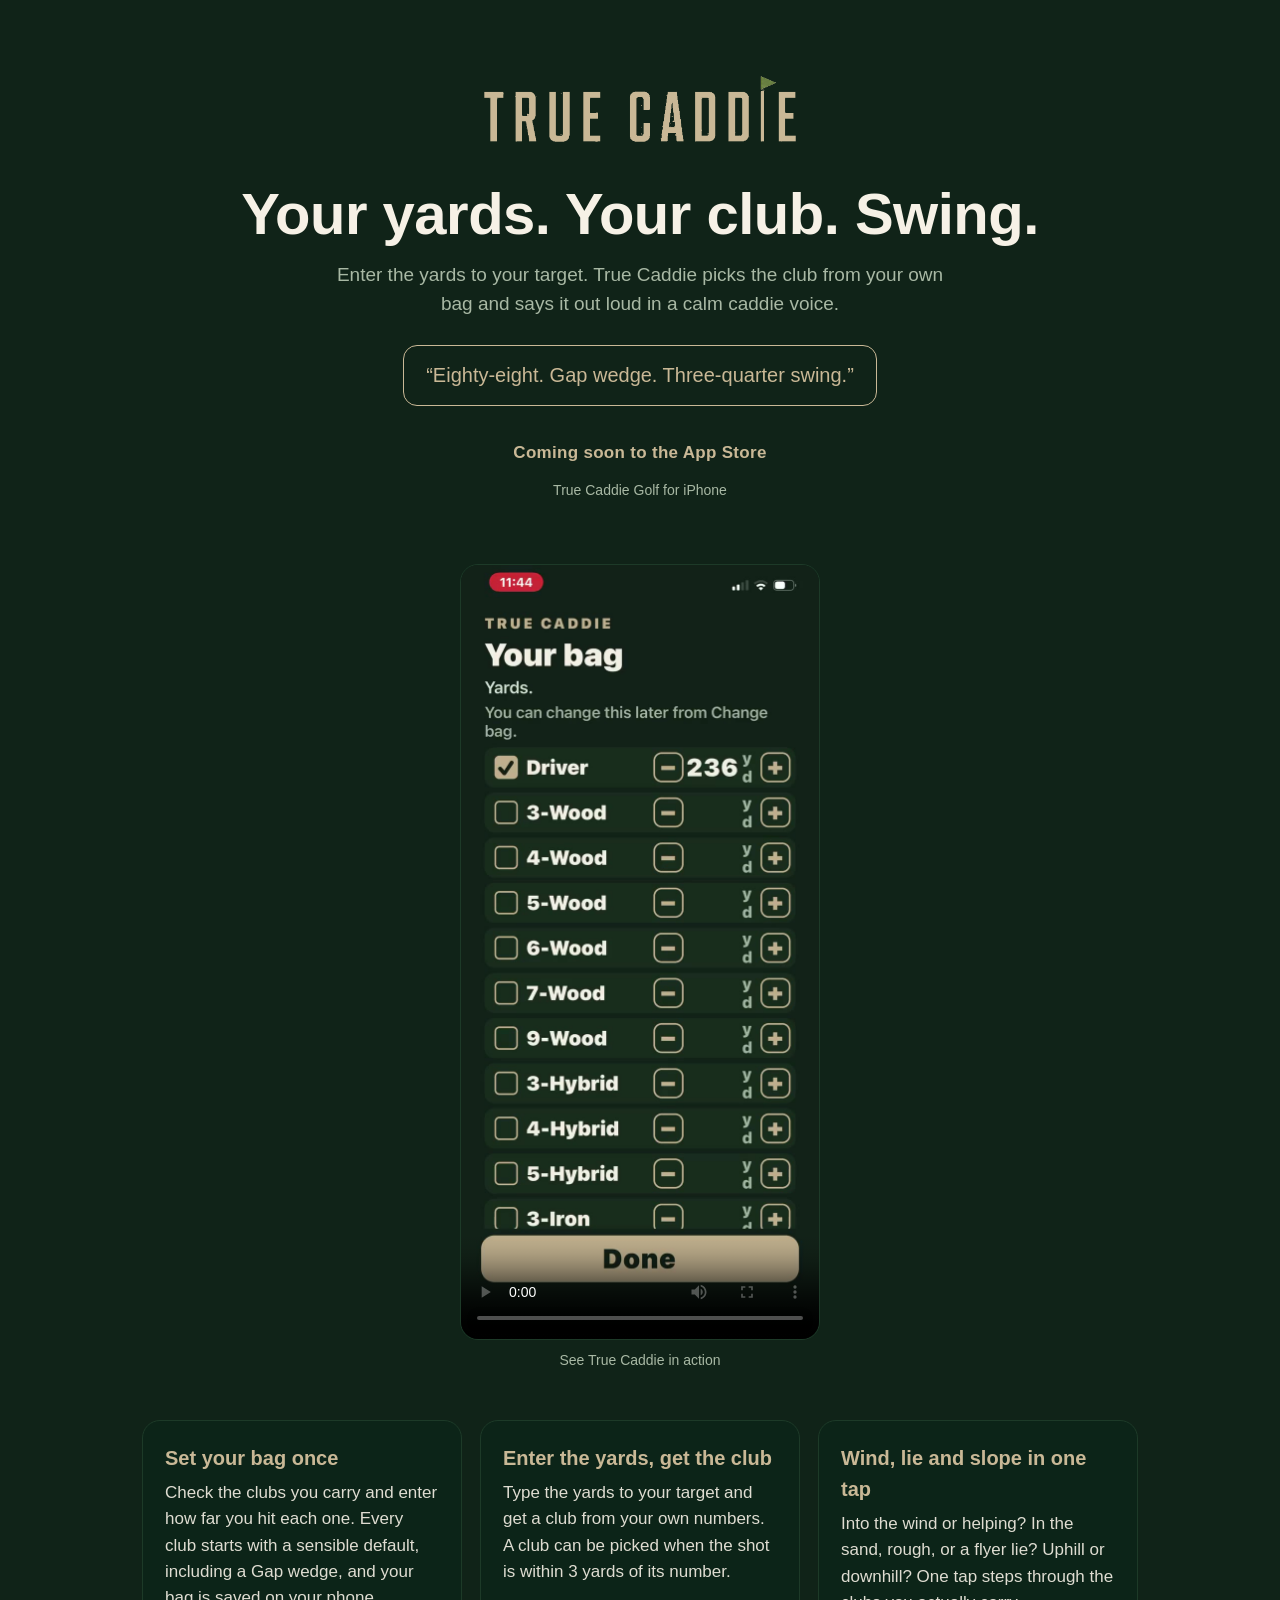
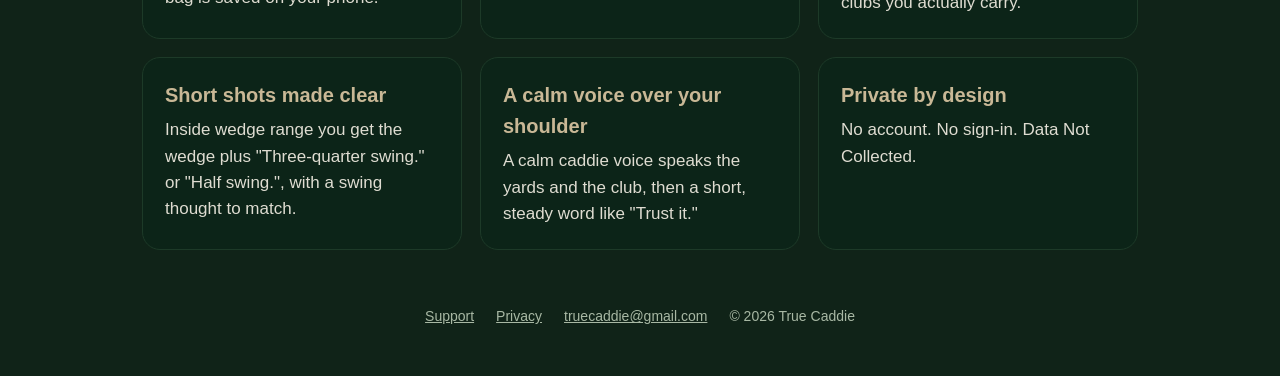
==== index.html @ 6cc618a1 "Re-encode explainer video for iOS Safari (H.264 Main 4.0, yuv420p, faststart); clean poster" ====
<!doctype html><html lang="en"><head><meta charset="utf-8"><meta name="viewport" content="width=device-width,initial-scale=1"><title>True Caddie Golf — Your yards. Your club. Swing.</title><meta name="description" content="True Caddie Golf for iPhone: set up your bag once, enter the yards to your target, and a calm caddie voice tells you the club from your own numbers. One-tap wind, lie and slope. No account."><style>:root{--green:#102318;--deep:#0C2418;--cream:#F6F1E6;--gold:#C9B896;--sage:#A8B8A4}
*{box-sizing:border-box}
body{margin:0;background:var(--green);color:var(--cream);font:17px/1.55 -apple-system,BlinkMacSystemFont,"SF Pro Text","Segoe UI",Roboto,Helvetica,Arial,sans-serif}
main{max-width:1040px;margin:0 auto;padding:48px 22px}
.hero{text-align:center;padding:24px 0 48px}
.logo{width:min(320px,70vw);height:auto}
h1{font-size:clamp(34px,6vw,58px);line-height:1.1;margin:28px 0 14px;letter-spacing:-.5px}
.sub{max-width:620px;margin:0 auto 26px;color:var(--sage);font-size:19px}
.sample{display:inline-block;border:1px solid var(--gold);color:var(--gold);border-radius:14px;padding:14px 22px;font-size:20px;margin-bottom:28px}
.soon{color:var(--gold);font-weight:600;letter-spacing:.3px;margin:6px 0}
.badge img{height:54px;width:auto}
.tiny{color:var(--sage);font-size:14px}
.grid{display:grid;grid-template-columns:repeat(auto-fit,minmax(280px,1fr));gap:18px}
.card{background:var(--deep);border:1px solid #1d3a28;border-radius:18px;padding:22px}
.card h2{margin:0 0 6px;font-size:20px;color:var(--gold)}
.card p{margin:0;color:var(--cream);opacity:.9}
footer{display:flex;gap:22px;justify-content:center;margin-top:56px;color:var(--sage);font-size:14px}
footer a{color:var(--sage)}
.explainer{text-align:center;margin:0 0 48px}.explainer video{display:block;width:100%;max-width:360px;margin:0 auto;border-radius:18px;border:1px solid #1d3a28;background:var(--deep)}.explainer p{color:var(--sage);font-size:14px;margin:10px 0 0}
</style></head><body><main><section class="hero"><img class="logo" src="logo-flag-wordmark.png" alt="True Caddie"><h1>Your yards. Your club. Swing.</h1><p class="sub">Enter the yards to your target. True Caddie picks the club from your own bag and says it out loud in a calm caddie voice.</p><div class="sample">“Eighty-eight. Gap wedge. Three-quarter swing.”</div><p class="soon">Coming soon to the App Store</p><p class="tiny">True Caddie Golf for iPhone</p></section><section class="explainer"><video controls playsinline webkit-playsinline preload="metadata" poster="video/poster.jpg?v=2"><source src="video/true-caddie-explainer.mp4?v=2" type="video/mp4">Your browser does not support video.</video><p>See True Caddie in action</p></section><section class="grid"><div class="card"><h2>Set your bag once</h2><p>Check the clubs you carry and enter how far you hit each one. Every club starts with a sensible default, including a Gap wedge, and your bag is saved on your phone.</p></div><div class="card"><h2>Enter the yards, get the club</h2><p>Type the yards to your target and get a club from your own numbers. A club can be picked when the shot is within 3 yards of its number.</p></div><div class="card"><h2>Wind, lie and slope in one tap</h2><p>Into the wind or helping? In the sand, rough, or a flyer lie? Uphill or downhill? One tap steps through the clubs you actually carry.</p></div><div class="card"><h2>Short shots made clear</h2><p>Inside wedge range you get the wedge plus "Three-quarter swing." or "Half swing.", with a swing thought to match.</p></div><div class="card"><h2>A calm voice over your shoulder</h2><p>A calm caddie voice speaks the yards and the club, then a short, steady word like "Trust it."</p></div><div class="card"><h2>Private by design</h2><p>No account. No sign-in. Data Not Collected.</p></div></section><footer><a href="support.html">Support</a><a href="privacy.html">Privacy</a><a href="mailto:truecaddie@gmail.com">truecaddie@gmail.com</a><span>© 2026 True Caddie</span></footer></main></body></html>
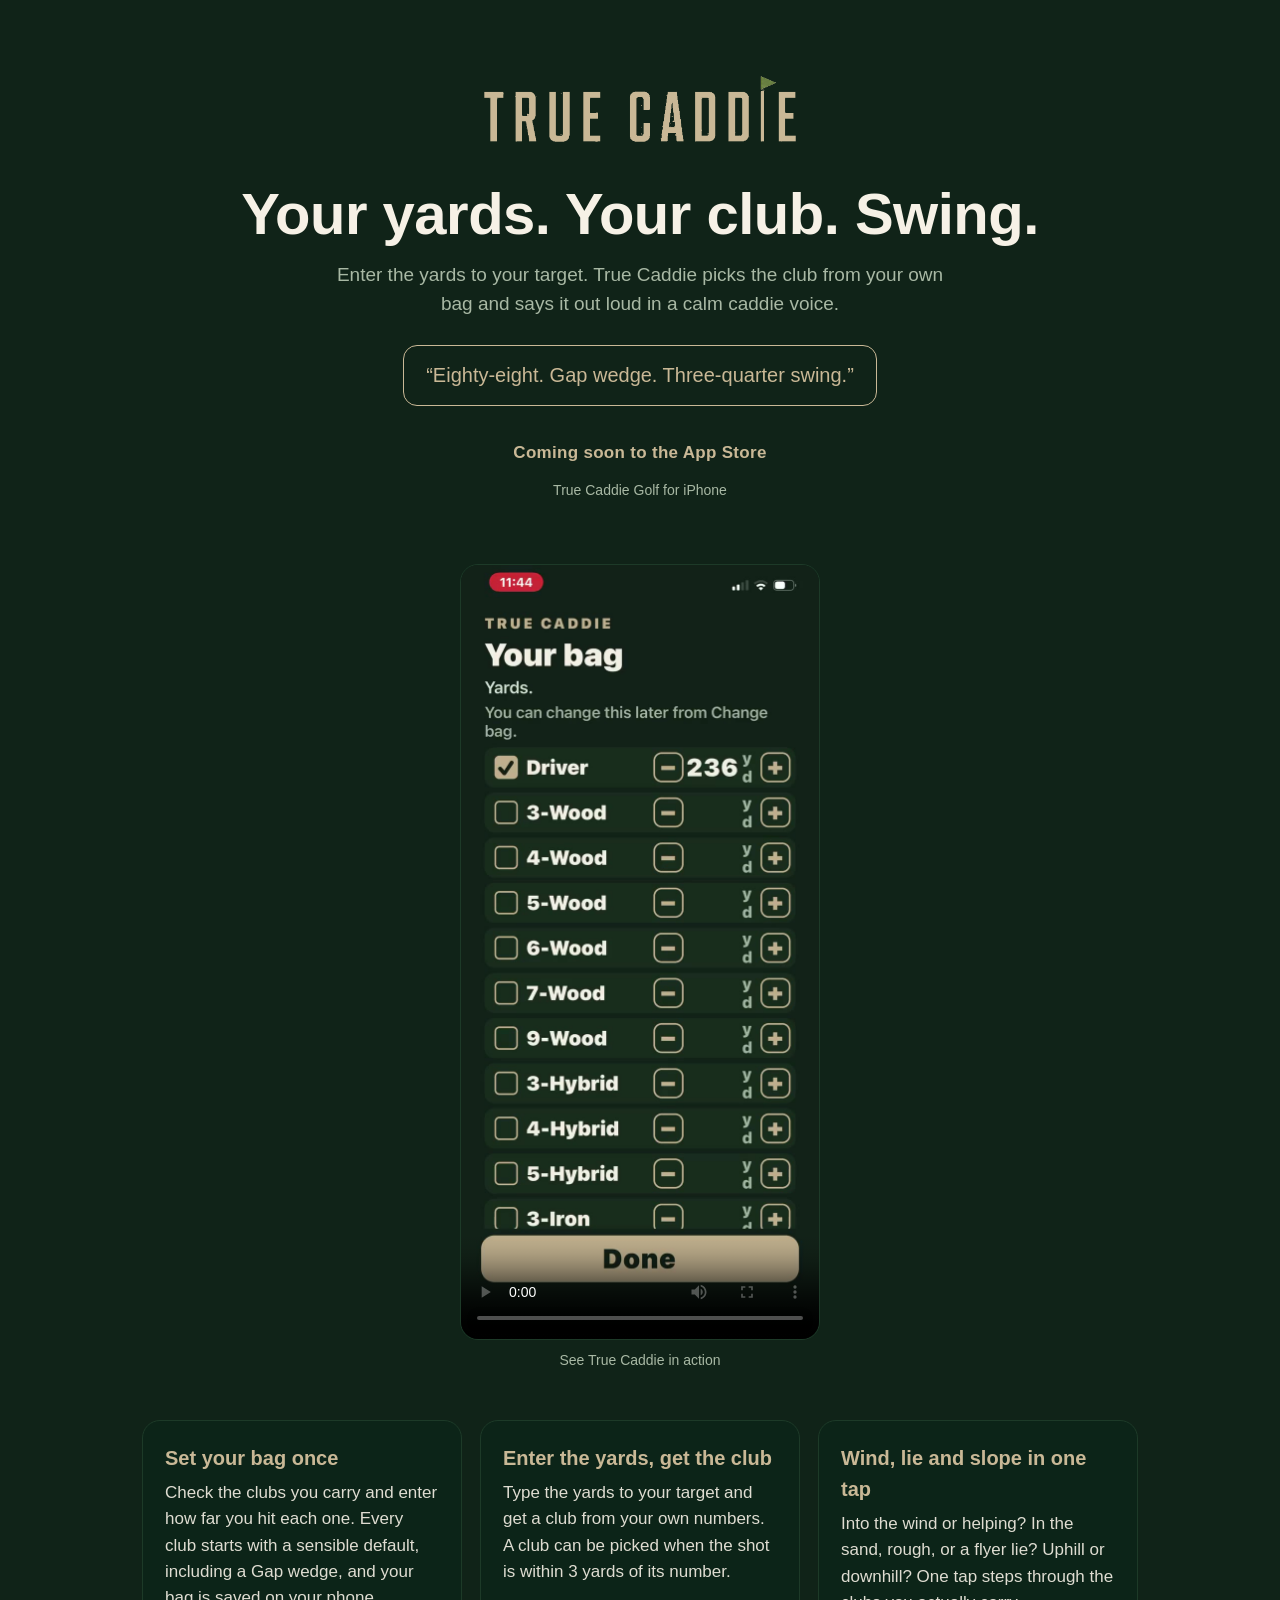
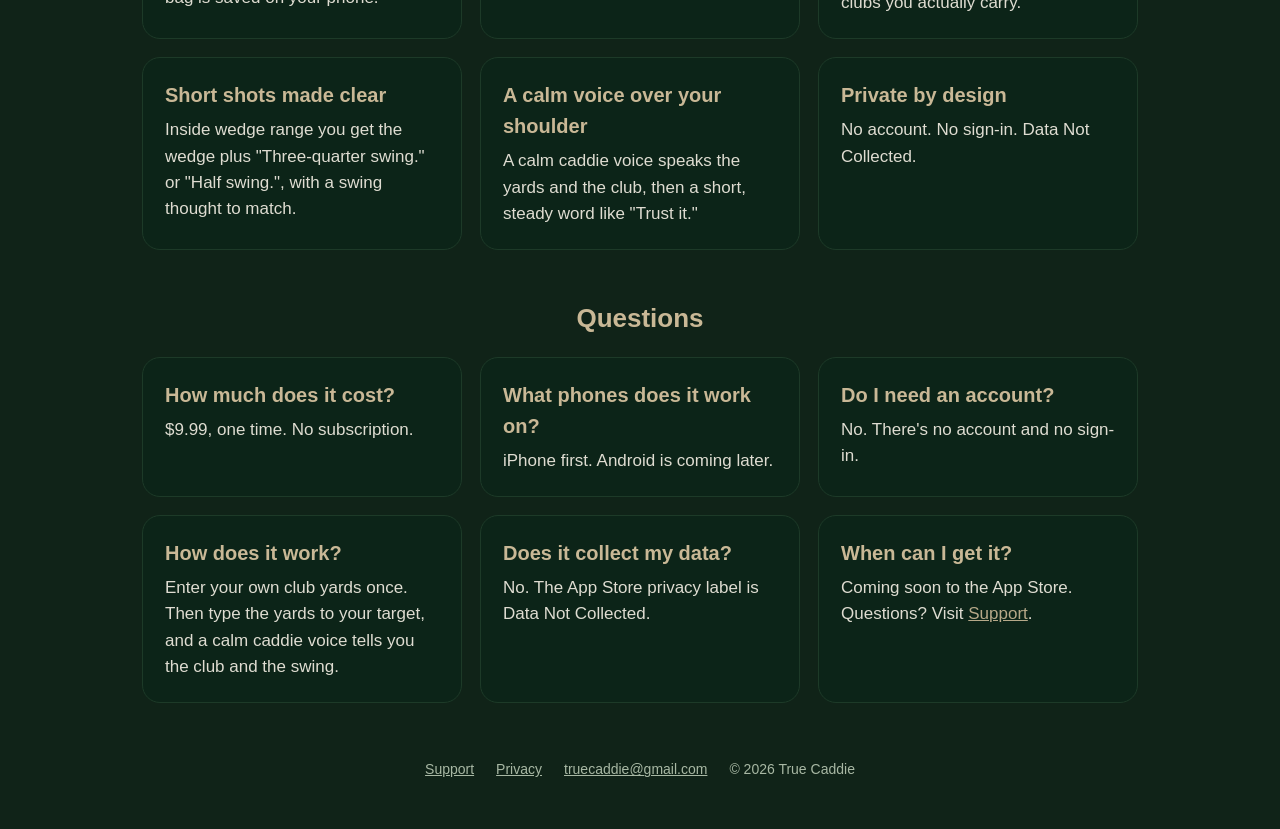
==== commit fafd4dd1: "Add link preview (Open Graph/Twitter) tags, og-card image, and FAQ section" ====
--- a/index.html
+++ b/index.html
@@ -1,4 +1,4 @@
-<!doctype html><html lang="en"><head><meta charset="utf-8"><meta name="viewport" content="width=device-width,initial-scale=1"><title>True Caddie Golf — Your yards. Your club. Swing.</title><meta name="description" content="True Caddie Golf for iPhone: set up your bag once, enter the yards to your target, and a calm caddie voice tells you the club from your own numbers. One-tap wind, lie and slope. No account."><style>:root{--green:#102318;--deep:#0C2418;--cream:#F6F1E6;--gold:#C9B896;--sage:#A8B8A4}
+<!doctype html><html lang="en"><head><meta charset="utf-8"><meta name="viewport" content="width=device-width,initial-scale=1"><title>True Caddie Golf — Your yards. Your club. Swing.</title><meta name="description" content="True Caddie Golf for iPhone: set up your bag once, enter the yards to your target, and a calm caddie voice tells you the club from your own numbers. One-tap wind, lie and slope. No account."><link rel="canonical" href="https://truecaddieapp.com/"><meta property="og:type" content="website"><meta property="og:site_name" content="True Caddie Golf"><meta property="og:title" content="True Caddie Golf"><meta property="og:description" content="Your yards. Your club. Swing. A calm caddie voice in your pocket."><meta property="og:url" content="https://truecaddieapp.com"><meta property="og:image" content="https://truecaddieapp.com/images/og-card.png"><meta property="og:image:width" content="1200"><meta property="og:image:height" content="630"><meta property="og:image:alt" content="True Caddie Golf: Your yards. Your club. Swing."><meta name="twitter:card" content="summary_large_image"><meta name="twitter:title" content="True Caddie Golf"><meta name="twitter:description" content="Your yards. Your club. Swing. A calm caddie voice in your pocket."><meta name="twitter:image" content="https://truecaddieapp.com/images/og-card.png"><style>:root{--green:#102318;--deep:#0C2418;--cream:#F6F1E6;--gold:#C9B896;--sage:#A8B8A4}
 *{box-sizing:border-box}
 body{margin:0;background:var(--green);color:var(--cream);font:17px/1.55 -apple-system,BlinkMacSystemFont,"SF Pro Text","Segoe UI",Roboto,Helvetica,Arial,sans-serif}
 main{max-width:1040px;margin:0 auto;padding:48px 22px}
@@ -17,4 +17,5 @@
 footer{display:flex;gap:22px;justify-content:center;margin-top:56px;color:var(--sage);font-size:14px}
 footer a{color:var(--sage)}
 .explainer{text-align:center;margin:0 0 48px}.explainer video{display:block;width:100%;max-width:360px;margin:0 auto;border-radius:18px;border:1px solid #1d3a28;background:var(--deep)}.explainer p{color:var(--sage);font-size:14px;margin:10px 0 0}
-</style></head><body><main><section class="hero"><img class="logo" src="logo-flag-wordmark.png" alt="True Caddie"><h1>Your yards. Your club. Swing.</h1><p class="sub">Enter the yards to your target. True Caddie picks the club from your own bag and says it out loud in a calm caddie voice.</p><div class="sample">“Eighty-eight. Gap wedge. Three-quarter swing.”</div><p class="soon">Coming soon to the App Store</p><p class="tiny">True Caddie Golf for iPhone</p></section><section class="explainer"><video controls playsinline webkit-playsinline preload="metadata" poster="video/poster.jpg?v=2"><source src="video/true-caddie-explainer.mp4?v=2" type="video/mp4">Your browser does not support video.</video><p>See True Caddie in action</p></section><section class="grid"><div class="card"><h2>Set your bag once</h2><p>Check the clubs you carry and enter how far you hit each one. Every club starts with a sensible default, including a Gap wedge, and your bag is saved on your phone.</p></div><div class="card"><h2>Enter the yards, get the club</h2><p>Type the yards to your target and get a club from your own numbers. A club can be picked when the shot is within 3 yards of its number.</p></div><div class="card"><h2>Wind, lie and slope in one tap</h2><p>Into the wind or helping? In the sand, rough, or a flyer lie? Uphill or downhill? One tap steps through the clubs you actually carry.</p></div><div class="card"><h2>Short shots made clear</h2><p>Inside wedge range you get the wedge plus "Three-quarter swing." or "Half swing.", with a swing thought to match.</p></div><div class="card"><h2>A calm voice over your shoulder</h2><p>A calm caddie voice speaks the yards and the club, then a short, steady word like "Trust it."</p></div><div class="card"><h2>Private by design</h2><p>No account. No sign-in. Data Not Collected.</p></div></section><footer><a href="support.html">Support</a><a href="privacy.html">Privacy</a><a href="mailto:truecaddie@gmail.com">truecaddie@gmail.com</a><span>© 2026 True Caddie</span></footer></main></body></html>+.faq{margin-top:48px}.faq>h2{text-align:center;color:var(--gold);font-size:26px;margin:0 0 18px}.faq a{color:var(--gold)}
+</style></head><body><main><section class="hero"><img class="logo" src="logo-flag-wordmark.png" alt="True Caddie"><h1>Your yards. Your club. Swing.</h1><p class="sub">Enter the yards to your target. True Caddie picks the club from your own bag and says it out loud in a calm caddie voice.</p><div class="sample">“Eighty-eight. Gap wedge. Three-quarter swing.”</div><p class="soon">Coming soon to the App Store</p><p class="tiny">True Caddie Golf for iPhone</p></section><section class="explainer"><video controls playsinline webkit-playsinline preload="metadata" poster="video/poster.jpg?v=2"><source src="video/true-caddie-explainer.mp4?v=2" type="video/mp4">Your browser does not support video.</video><p>See True Caddie in action</p></section><section class="grid"><div class="card"><h2>Set your bag once</h2><p>Check the clubs you carry and enter how far you hit each one. Every club starts with a sensible default, including a Gap wedge, and your bag is saved on your phone.</p></div><div class="card"><h2>Enter the yards, get the club</h2><p>Type the yards to your target and get a club from your own numbers. A club can be picked when the shot is within 3 yards of its number.</p></div><div class="card"><h2>Wind, lie and slope in one tap</h2><p>Into the wind or helping? In the sand, rough, or a flyer lie? Uphill or downhill? One tap steps through the clubs you actually carry.</p></div><div class="card"><h2>Short shots made clear</h2><p>Inside wedge range you get the wedge plus "Three-quarter swing." or "Half swing.", with a swing thought to match.</p></div><div class="card"><h2>A calm voice over your shoulder</h2><p>A calm caddie voice speaks the yards and the club, then a short, steady word like "Trust it."</p></div><div class="card"><h2>Private by design</h2><p>No account. No sign-in. Data Not Collected.</p></div></section><section class="faq" id="faq"><h2>Questions</h2><div class="grid"><div class="card"><h2>How much does it cost?</h2><p>$9.99, one time. No subscription.</p></div><div class="card"><h2>What phones does it work on?</h2><p>iPhone first. Android is coming later.</p></div><div class="card"><h2>Do I need an account?</h2><p>No. There's no account and no sign-in.</p></div><div class="card"><h2>How does it work?</h2><p>Enter your own club yards once. Then type the yards to your target, and a calm caddie voice tells you the club and the swing.</p></div><div class="card"><h2>Does it collect my data?</h2><p>No. The App Store privacy label is Data Not Collected.</p></div><div class="card"><h2>When can I get it?</h2><p>Coming soon to the App Store. Questions? Visit <a href="support.html">Support</a>.</p></div></div></section><footer><a href="support.html">Support</a><a href="privacy.html">Privacy</a><a href="mailto:truecaddie@gmail.com">truecaddie@gmail.com</a><span>© 2026 True Caddie</span></footer></main></body></html>
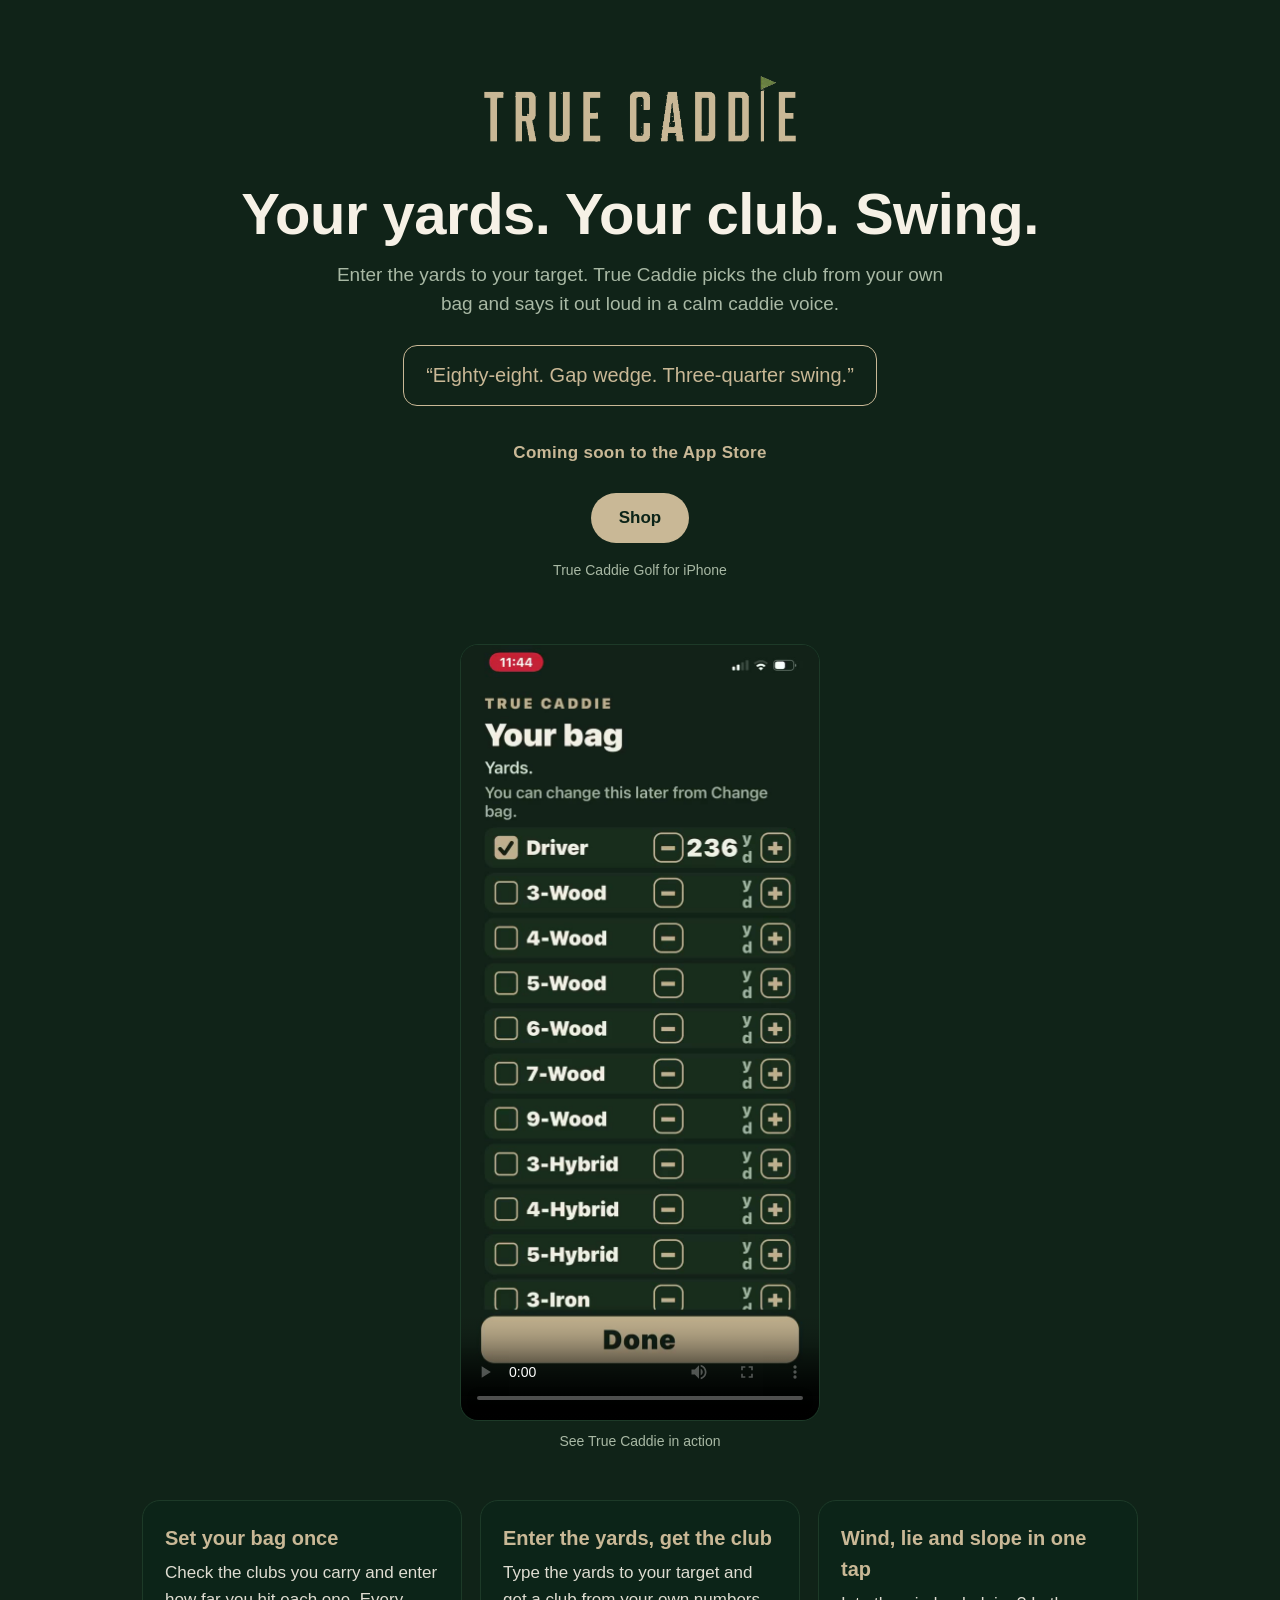
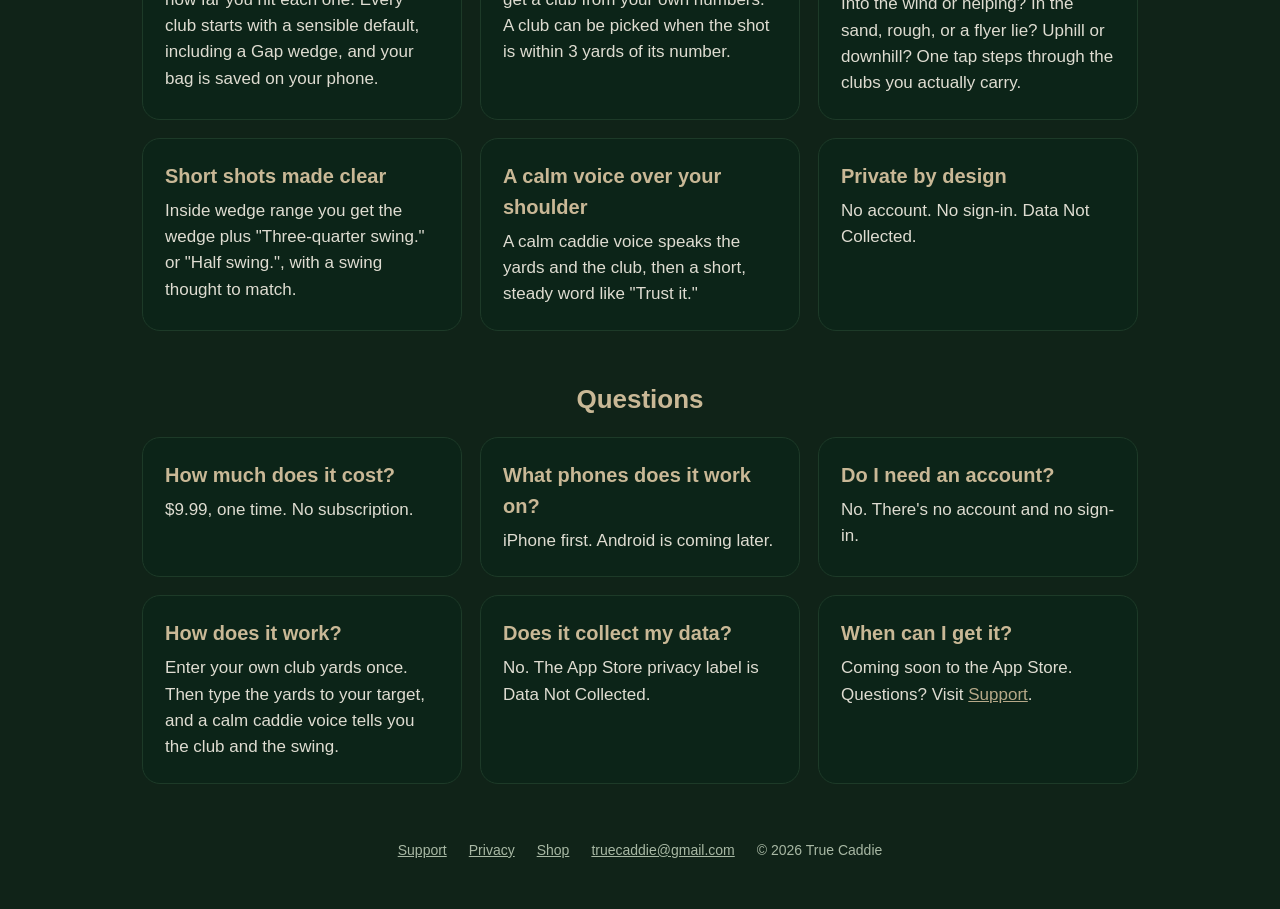
==== commit 045f3b09: "Add Shop button linking to TrueCaddie Etsy shop (hero + footer)" ====
--- a/index.html
+++ b/index.html
@@ -18,4 +18,4 @@
 footer a{color:var(--sage)}
 .explainer{text-align:center;margin:0 0 48px}.explainer video{display:block;width:100%;max-width:360px;margin:0 auto;border-radius:18px;border:1px solid #1d3a28;background:var(--deep)}.explainer p{color:var(--sage);font-size:14px;margin:10px 0 0}
 .faq{margin-top:48px}.faq>h2{text-align:center;color:var(--gold);font-size:26px;margin:0 0 18px}.faq a{color:var(--gold)}
-</style></head><body><main><section class="hero"><img class="logo" src="logo-flag-wordmark.png" alt="True Caddie"><h1>Your yards. Your club. Swing.</h1><p class="sub">Enter the yards to your target. True Caddie picks the club from your own bag and says it out loud in a calm caddie voice.</p><div class="sample">“Eighty-eight. Gap wedge. Three-quarter swing.”</div><p class="soon">Coming soon to the App Store</p><p class="tiny">True Caddie Golf for iPhone</p></section><section class="explainer"><video controls playsinline webkit-playsinline preload="metadata" poster="video/poster.jpg?v=2"><source src="video/true-caddie-explainer.mp4?v=2" type="video/mp4">Your browser does not support video.</video><p>See True Caddie in action</p></section><section class="grid"><div class="card"><h2>Set your bag once</h2><p>Check the clubs you carry and enter how far you hit each one. Every club starts with a sensible default, including a Gap wedge, and your bag is saved on your phone.</p></div><div class="card"><h2>Enter the yards, get the club</h2><p>Type the yards to your target and get a club from your own numbers. A club can be picked when the shot is within 3 yards of its number.</p></div><div class="card"><h2>Wind, lie and slope in one tap</h2><p>Into the wind or helping? In the sand, rough, or a flyer lie? Uphill or downhill? One tap steps through the clubs you actually carry.</p></div><div class="card"><h2>Short shots made clear</h2><p>Inside wedge range you get the wedge plus "Three-quarter swing." or "Half swing.", with a swing thought to match.</p></div><div class="card"><h2>A calm voice over your shoulder</h2><p>A calm caddie voice speaks the yards and the club, then a short, steady word like "Trust it."</p></div><div class="card"><h2>Private by design</h2><p>No account. No sign-in. Data Not Collected.</p></div></section><section class="faq" id="faq"><h2>Questions</h2><div class="grid"><div class="card"><h2>How much does it cost?</h2><p>$9.99, one time. No subscription.</p></div><div class="card"><h2>What phones does it work on?</h2><p>iPhone first. Android is coming later.</p></div><div class="card"><h2>Do I need an account?</h2><p>No. There's no account and no sign-in.</p></div><div class="card"><h2>How does it work?</h2><p>Enter your own club yards once. Then type the yards to your target, and a calm caddie voice tells you the club and the swing.</p></div><div class="card"><h2>Does it collect my data?</h2><p>No. The App Store privacy label is Data Not Collected.</p></div><div class="card"><h2>When can I get it?</h2><p>Coming soon to the App Store. Questions? Visit <a href="support.html">Support</a>.</p></div></div></section><footer><a href="support.html">Support</a><a href="privacy.html">Privacy</a><a href="mailto:truecaddie@gmail.com">truecaddie@gmail.com</a><span>© 2026 True Caddie</span></footer></main></body></html>+.shop-btn{display:inline-block;margin-top:10px;padding:12px 28px;border-radius:999px;background:var(--gold);color:var(--deep);font-weight:700;text-decoration:none}</style></head><body><main><section class="hero"><img class="logo" src="logo-flag-wordmark.png" alt="True Caddie"><h1>Your yards. Your club. Swing.</h1><p class="sub">Enter the yards to your target. True Caddie picks the club from your own bag and says it out loud in a calm caddie voice.</p><div class="sample">“Eighty-eight. Gap wedge. Three-quarter swing.”</div><p class="soon">Coming soon to the App Store</p><p><a class="shop-btn" href="https://www.etsy.com/shop/TrueCaddie" target="_blank" rel="noopener">Shop</a></p><p class="tiny">True Caddie Golf for iPhone</p></section><section class="explainer"><video controls playsinline webkit-playsinline preload="metadata" poster="video/poster.jpg?v=2"><source src="video/true-caddie-explainer.mp4?v=2" type="video/mp4">Your browser does not support video.</video><p>See True Caddie in action</p></section><section class="grid"><div class="card"><h2>Set your bag once</h2><p>Check the clubs you carry and enter how far you hit each one. Every club starts with a sensible default, including a Gap wedge, and your bag is saved on your phone.</p></div><div class="card"><h2>Enter the yards, get the club</h2><p>Type the yards to your target and get a club from your own numbers. A club can be picked when the shot is within 3 yards of its number.</p></div><div class="card"><h2>Wind, lie and slope in one tap</h2><p>Into the wind or helping? In the sand, rough, or a flyer lie? Uphill or downhill? One tap steps through the clubs you actually carry.</p></div><div class="card"><h2>Short shots made clear</h2><p>Inside wedge range you get the wedge plus "Three-quarter swing." or "Half swing.", with a swing thought to match.</p></div><div class="card"><h2>A calm voice over your shoulder</h2><p>A calm caddie voice speaks the yards and the club, then a short, steady word like "Trust it."</p></div><div class="card"><h2>Private by design</h2><p>No account. No sign-in. Data Not Collected.</p></div></section><section class="faq" id="faq"><h2>Questions</h2><div class="grid"><div class="card"><h2>How much does it cost?</h2><p>$9.99, one time. No subscription.</p></div><div class="card"><h2>What phones does it work on?</h2><p>iPhone first. Android is coming later.</p></div><div class="card"><h2>Do I need an account?</h2><p>No. There's no account and no sign-in.</p></div><div class="card"><h2>How does it work?</h2><p>Enter your own club yards once. Then type the yards to your target, and a calm caddie voice tells you the club and the swing.</p></div><div class="card"><h2>Does it collect my data?</h2><p>No. The App Store privacy label is Data Not Collected.</p></div><div class="card"><h2>When can I get it?</h2><p>Coming soon to the App Store. Questions? Visit <a href="support.html">Support</a>.</p></div></div></section><footer><a href="support.html">Support</a><a href="privacy.html">Privacy</a><a href="https://www.etsy.com/shop/TrueCaddie" target="_blank" rel="noopener">Shop</a><a href="mailto:truecaddie@gmail.com">truecaddie@gmail.com</a><span>© 2026 True Caddie</span></footer></main></body></html>
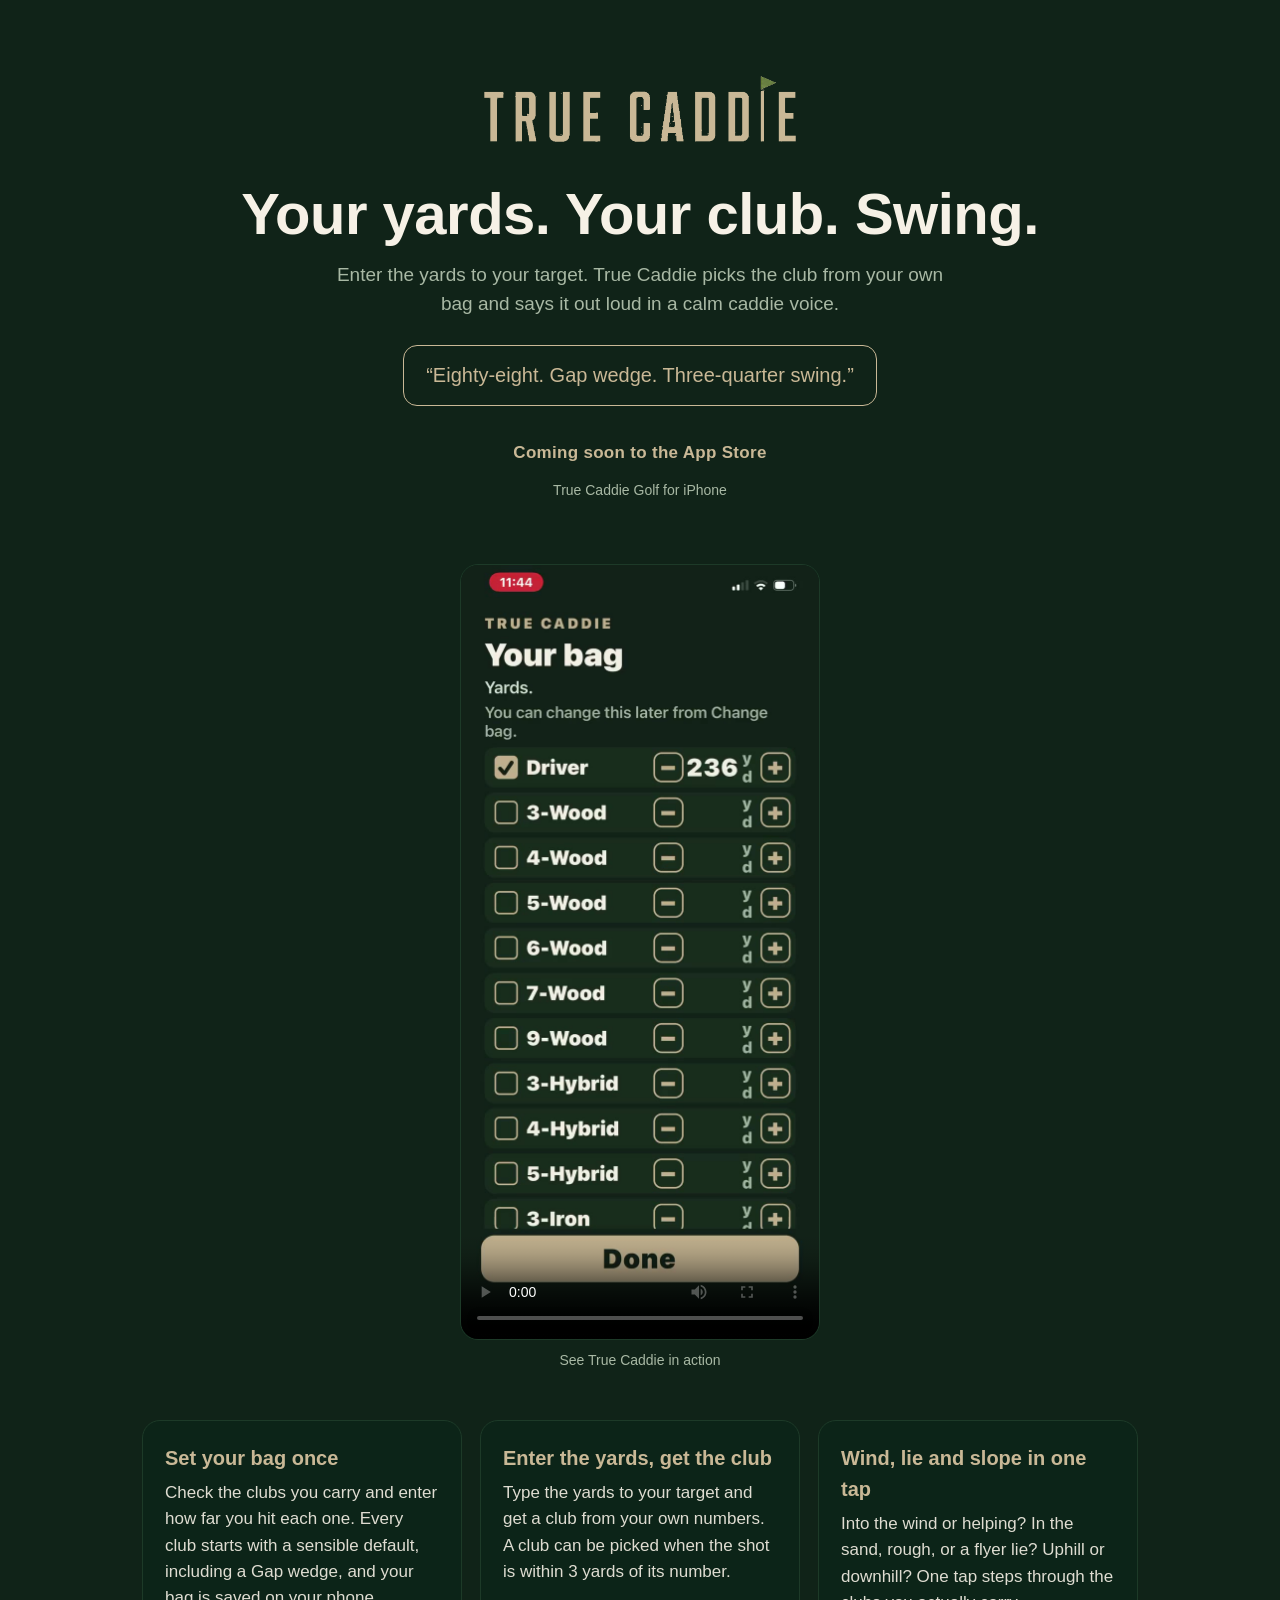
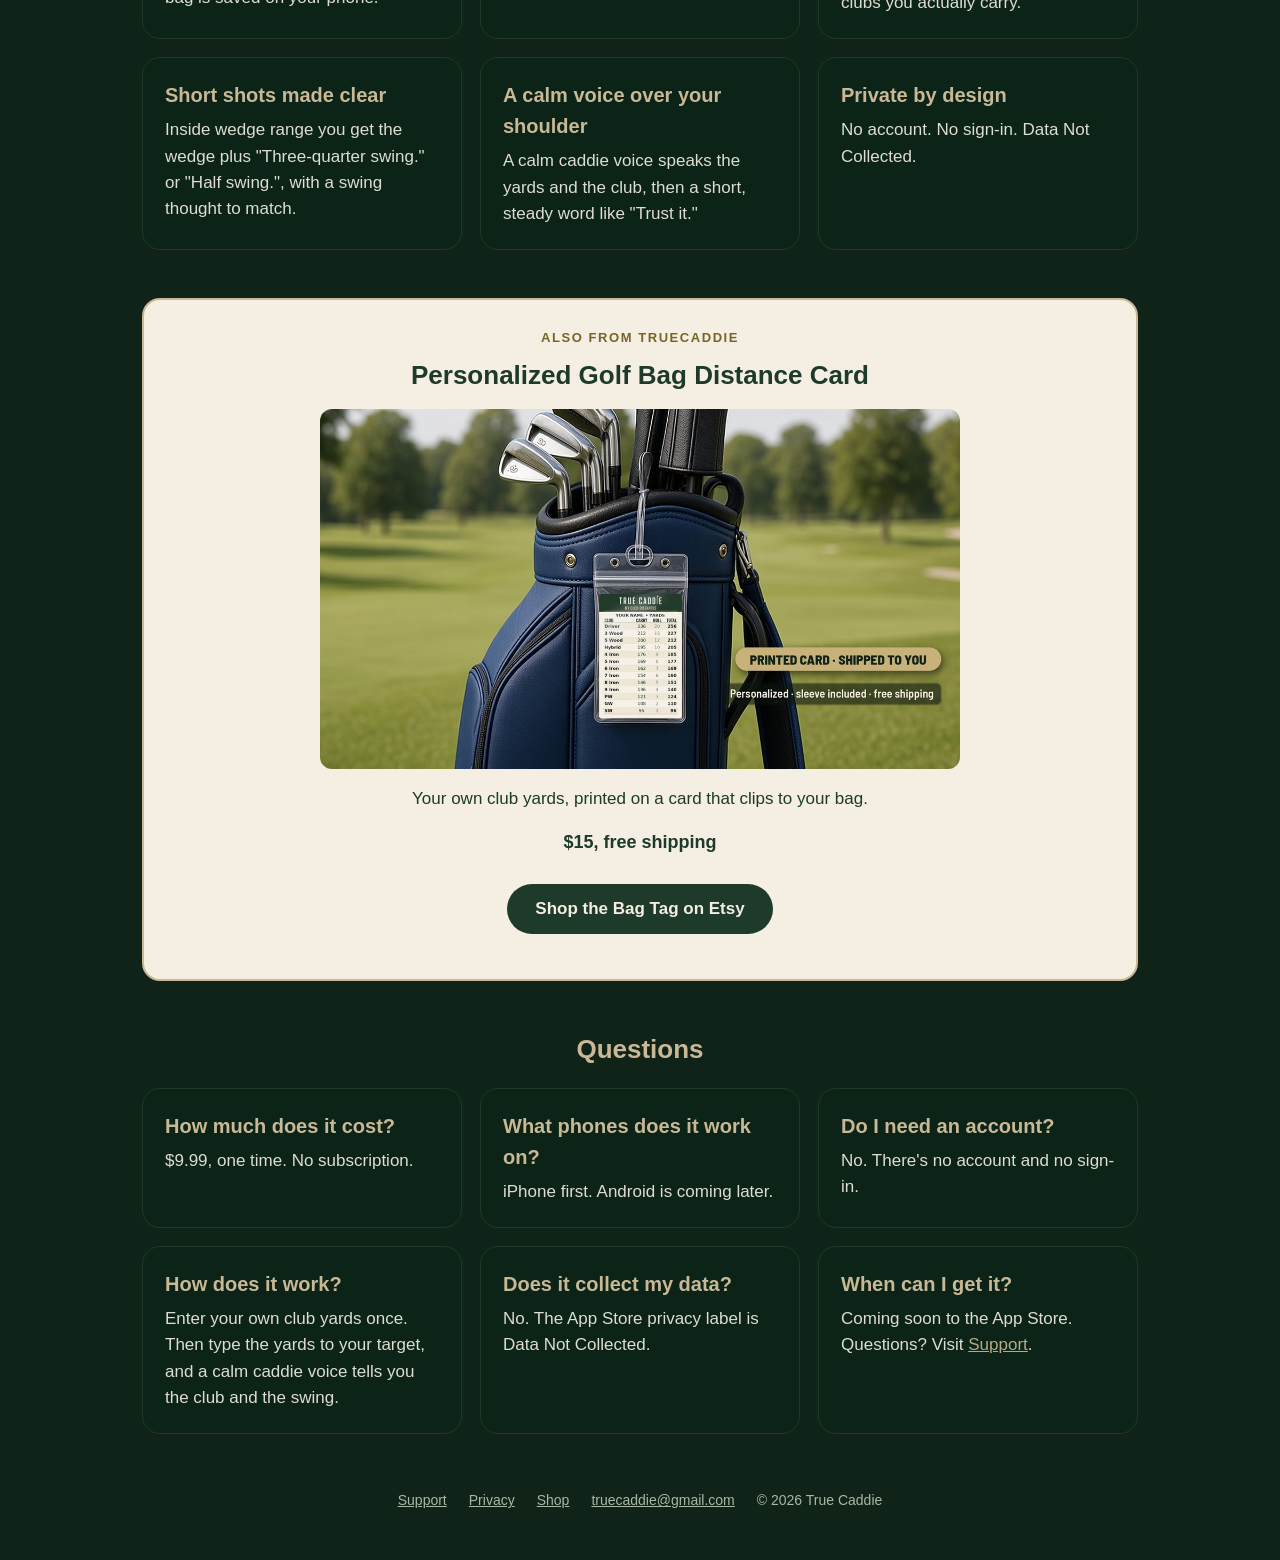
==== commit bd220253: "Replace hero Shop button with separate bag tag section (generic card photo)" ====
--- a/index.html
+++ b/index.html
@@ -18,4 +18,5 @@
 footer a{color:var(--sage)}
 .explainer{text-align:center;margin:0 0 48px}.explainer video{display:block;width:100%;max-width:360px;margin:0 auto;border-radius:18px;border:1px solid #1d3a28;background:var(--deep)}.explainer p{color:var(--sage);font-size:14px;margin:10px 0 0}
 .faq{margin-top:48px}.faq>h2{text-align:center;color:var(--gold);font-size:26px;margin:0 0 18px}.faq a{color:var(--gold)}
-.shop-btn{display:inline-block;margin-top:10px;padding:12px 28px;border-radius:999px;background:var(--gold);color:var(--deep);font-weight:700;text-decoration:none}</style></head><body><main><section class="hero"><img class="logo" src="logo-flag-wordmark.png" alt="True Caddie"><h1>Your yards. Your club. Swing.</h1><p class="sub">Enter the yards to your target. True Caddie picks the club from your own bag and says it out loud in a calm caddie voice.</p><div class="sample">“Eighty-eight. Gap wedge. Three-quarter swing.”</div><p class="soon">Coming soon to the App Store</p><p><a class="shop-btn" href="https://www.etsy.com/shop/TrueCaddie" target="_blank" rel="noopener">Shop</a></p><p class="tiny">True Caddie Golf for iPhone</p></section><section class="explainer"><video controls playsinline webkit-playsinline preload="metadata" poster="video/poster.jpg?v=2"><source src="video/true-caddie-explainer.mp4?v=2" type="video/mp4">Your browser does not support video.</video><p>See True Caddie in action</p></section><section class="grid"><div class="card"><h2>Set your bag once</h2><p>Check the clubs you carry and enter how far you hit each one. Every club starts with a sensible default, including a Gap wedge, and your bag is saved on your phone.</p></div><div class="card"><h2>Enter the yards, get the club</h2><p>Type the yards to your target and get a club from your own numbers. A club can be picked when the shot is within 3 yards of its number.</p></div><div class="card"><h2>Wind, lie and slope in one tap</h2><p>Into the wind or helping? In the sand, rough, or a flyer lie? Uphill or downhill? One tap steps through the clubs you actually carry.</p></div><div class="card"><h2>Short shots made clear</h2><p>Inside wedge range you get the wedge plus "Three-quarter swing." or "Half swing.", with a swing thought to match.</p></div><div class="card"><h2>A calm voice over your shoulder</h2><p>A calm caddie voice speaks the yards and the club, then a short, steady word like "Trust it."</p></div><div class="card"><h2>Private by design</h2><p>No account. No sign-in. Data Not Collected.</p></div></section><section class="faq" id="faq"><h2>Questions</h2><div class="grid"><div class="card"><h2>How much does it cost?</h2><p>$9.99, one time. No subscription.</p></div><div class="card"><h2>What phones does it work on?</h2><p>iPhone first. Android is coming later.</p></div><div class="card"><h2>Do I need an account?</h2><p>No. There's no account and no sign-in.</p></div><div class="card"><h2>How does it work?</h2><p>Enter your own club yards once. Then type the yards to your target, and a calm caddie voice tells you the club and the swing.</p></div><div class="card"><h2>Does it collect my data?</h2><p>No. The App Store privacy label is Data Not Collected.</p></div><div class="card"><h2>When can I get it?</h2><p>Coming soon to the App Store. Questions? Visit <a href="support.html">Support</a>.</p></div></div></section><footer><a href="support.html">Support</a><a href="privacy.html">Privacy</a><a href="https://www.etsy.com/shop/TrueCaddie" target="_blank" rel="noopener">Shop</a><a href="mailto:truecaddie@gmail.com">truecaddie@gmail.com</a><span>© 2026 True Caddie</span></footer></main></body></html>+.bagtag{margin-top:48px;padding:28px 22px;border:2px solid var(--gold);border-radius:18px;background:#f4efe2;color:#1d3a2a;text-align:center}.bagtag .eyebrow{text-transform:uppercase;letter-spacing:.12em;font-size:13px;font-weight:700;color:#7a6326;margin:0 0 6px}.bagtag h2{margin:0 0 14px;font-size:26px;color:#1d3a2a}.bagtag img{width:100%;max-width:640px;height:auto;border-radius:12px;display:block;margin:0 auto 16px}.bagtag .price{font-weight:700;font-size:18px;margin:6px 0}.bagtag .shop-btn{background:#1d3a2a;color:#f4efe2}
+.shop-btn{display:inline-block;margin-top:10px;padding:12px 28px;border-radius:999px;background:var(--gold);color:var(--deep);font-weight:700;text-decoration:none}</style></head><body><main><section class="hero"><img class="logo" src="logo-flag-wordmark.png" alt="True Caddie"><h1>Your yards. Your club. Swing.</h1><p class="sub">Enter the yards to your target. True Caddie picks the club from your own bag and says it out loud in a calm caddie voice.</p><div class="sample">“Eighty-eight. Gap wedge. Three-quarter swing.”</div><p class="soon">Coming soon to the App Store</p><p class="tiny">True Caddie Golf for iPhone</p></section><section class="explainer"><video controls playsinline webkit-playsinline preload="metadata" poster="video/poster.jpg?v=2"><source src="video/true-caddie-explainer.mp4?v=2" type="video/mp4">Your browser does not support video.</video><p>See True Caddie in action</p></section><section class="grid"><div class="card"><h2>Set your bag once</h2><p>Check the clubs you carry and enter how far you hit each one. Every club starts with a sensible default, including a Gap wedge, and your bag is saved on your phone.</p></div><div class="card"><h2>Enter the yards, get the club</h2><p>Type the yards to your target and get a club from your own numbers. A club can be picked when the shot is within 3 yards of its number.</p></div><div class="card"><h2>Wind, lie and slope in one tap</h2><p>Into the wind or helping? In the sand, rough, or a flyer lie? Uphill or downhill? One tap steps through the clubs you actually carry.</p></div><div class="card"><h2>Short shots made clear</h2><p>Inside wedge range you get the wedge plus "Three-quarter swing." or "Half swing.", with a swing thought to match.</p></div><div class="card"><h2>A calm voice over your shoulder</h2><p>A calm caddie voice speaks the yards and the club, then a short, steady word like "Trust it."</p></div><div class="card"><h2>Private by design</h2><p>No account. No sign-in. Data Not Collected.</p></div></section><section class="bagtag" id="bag-tag"><p class="eyebrow">Also from TrueCaddie</p><h2>Personalized Golf Bag Distance Card</h2><img src="images/bag-tag.jpg" width="1200" height="675" loading="lazy" alt="TrueCaddie personalized distance card in a clear sleeve on a golf bag, listing carry, roll and total yards for each club"><p>Your own club yards, printed on a card that clips to your bag.</p><p class="price">$15, free shipping</p><p><a class="shop-btn" href="https://www.etsy.com/shop/TrueCaddie" target="_blank" rel="noopener">Shop the Bag Tag on Etsy</a></p></section><section class="faq" id="faq"><h2>Questions</h2><div class="grid"><div class="card"><h2>How much does it cost?</h2><p>$9.99, one time. No subscription.</p></div><div class="card"><h2>What phones does it work on?</h2><p>iPhone first. Android is coming later.</p></div><div class="card"><h2>Do I need an account?</h2><p>No. There's no account and no sign-in.</p></div><div class="card"><h2>How does it work?</h2><p>Enter your own club yards once. Then type the yards to your target, and a calm caddie voice tells you the club and the swing.</p></div><div class="card"><h2>Does it collect my data?</h2><p>No. The App Store privacy label is Data Not Collected.</p></div><div class="card"><h2>When can I get it?</h2><p>Coming soon to the App Store. Questions? Visit <a href="support.html">Support</a>.</p></div></div></section><footer><a href="support.html">Support</a><a href="privacy.html">Privacy</a><a href="https://www.etsy.com/shop/TrueCaddie" target="_blank" rel="noopener">Shop</a><a href="mailto:truecaddie@gmail.com">truecaddie@gmail.com</a><span>© 2026 True Caddie</span></footer></main></body></html>
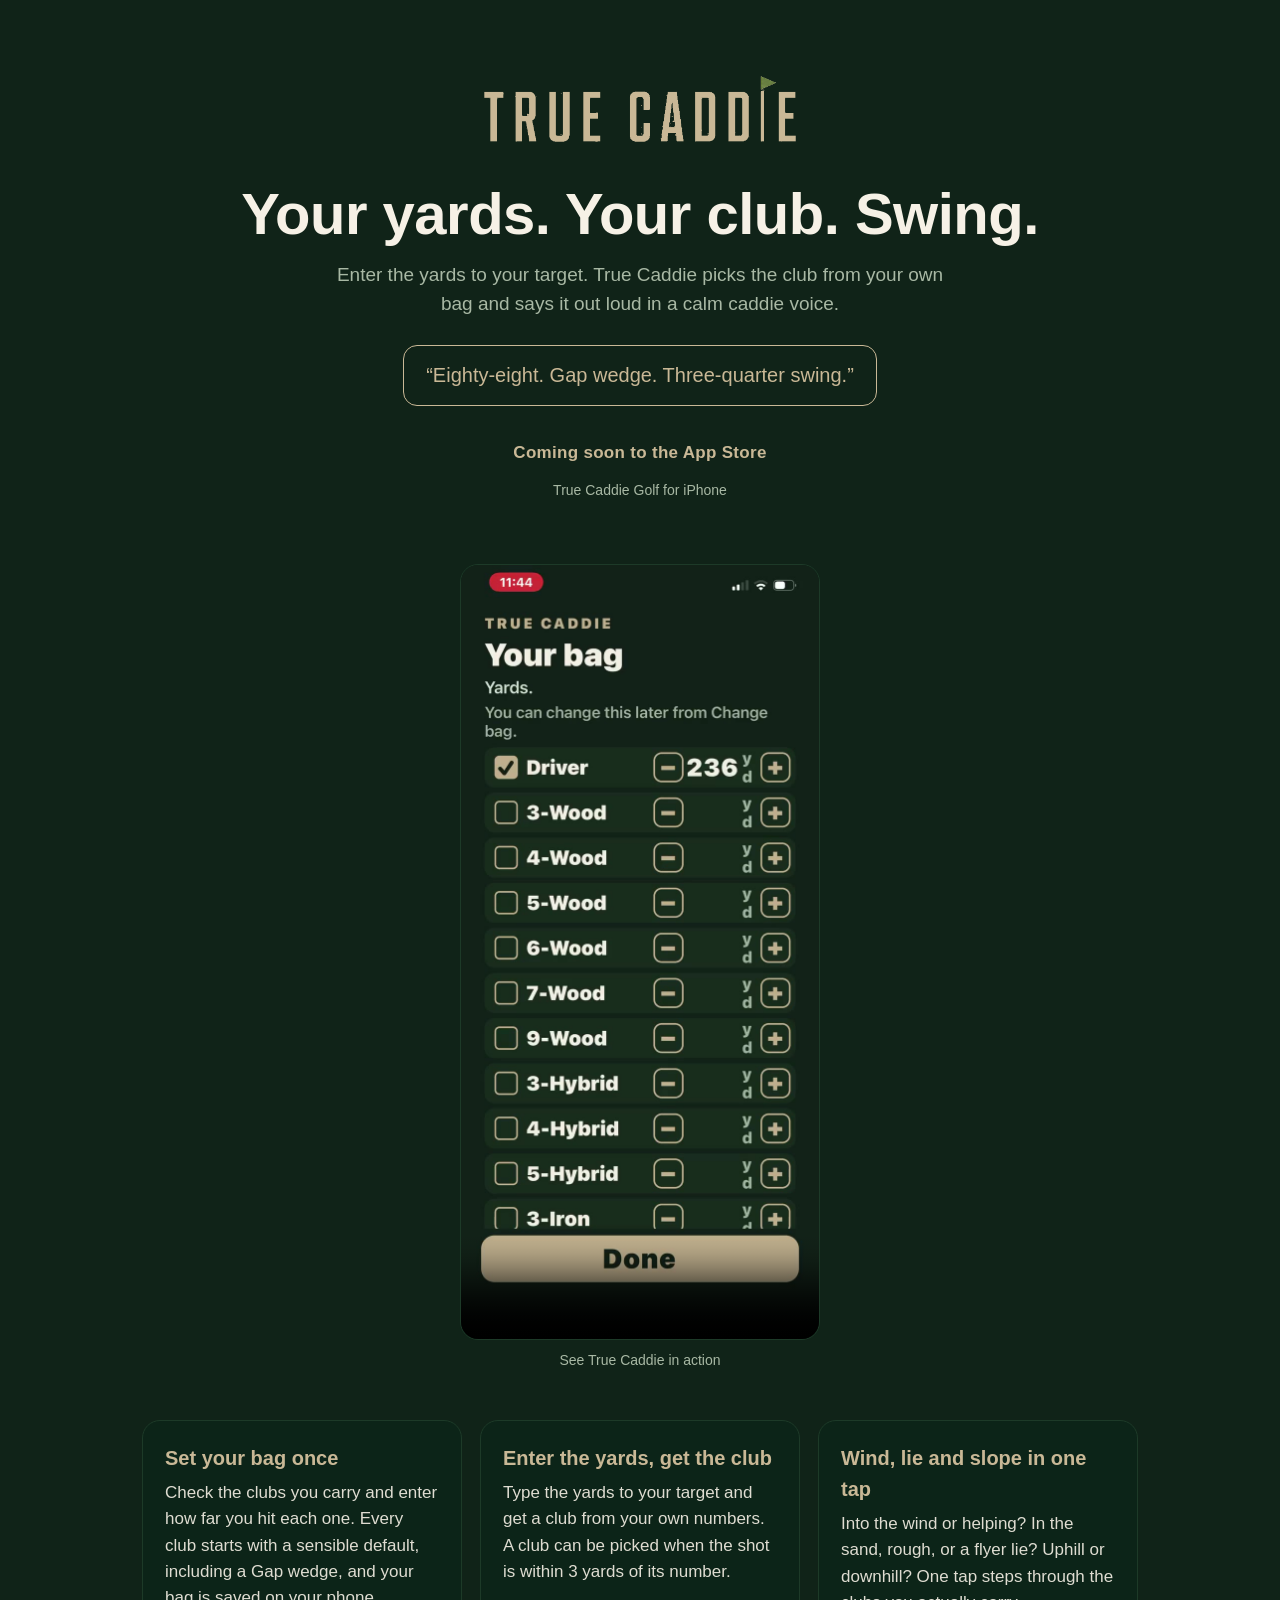
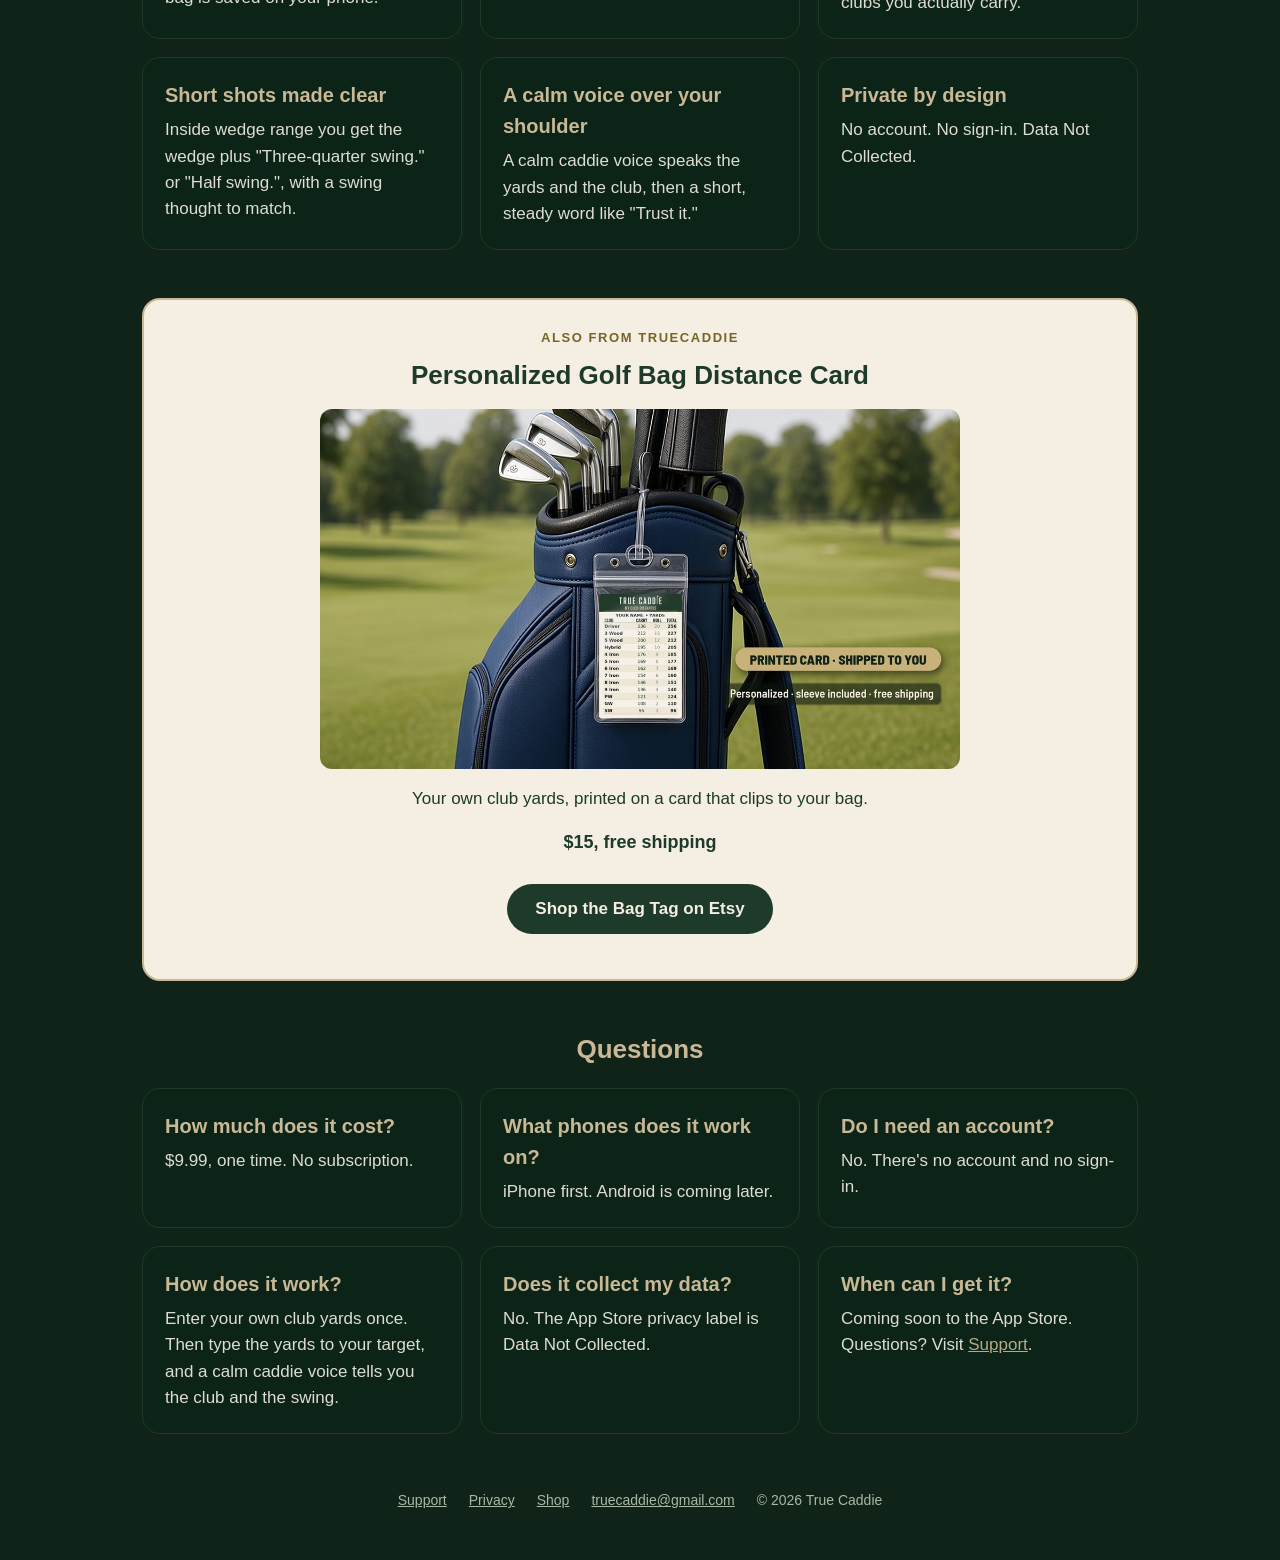
==== commit 3ebab6dd: "Add favicon and apple-touch-icon from app icon" ====
--- a/index.html
+++ b/index.html
@@ -19,4 +19,4 @@
 .explainer{text-align:center;margin:0 0 48px}.explainer video{display:block;width:100%;max-width:360px;margin:0 auto;border-radius:18px;border:1px solid #1d3a28;background:var(--deep)}.explainer p{color:var(--sage);font-size:14px;margin:10px 0 0}
 .faq{margin-top:48px}.faq>h2{text-align:center;color:var(--gold);font-size:26px;margin:0 0 18px}.faq a{color:var(--gold)}
 .bagtag{margin-top:48px;padding:28px 22px;border:2px solid var(--gold);border-radius:18px;background:#f4efe2;color:#1d3a2a;text-align:center}.bagtag .eyebrow{text-transform:uppercase;letter-spacing:.12em;font-size:13px;font-weight:700;color:#7a6326;margin:0 0 6px}.bagtag h2{margin:0 0 14px;font-size:26px;color:#1d3a2a}.bagtag img{width:100%;max-width:640px;height:auto;border-radius:12px;display:block;margin:0 auto 16px}.bagtag .price{font-weight:700;font-size:18px;margin:6px 0}.bagtag .shop-btn{background:#1d3a2a;color:#f4efe2}
-.shop-btn{display:inline-block;margin-top:10px;padding:12px 28px;border-radius:999px;background:var(--gold);color:var(--deep);font-weight:700;text-decoration:none}</style></head><body><main><section class="hero"><img class="logo" src="logo-flag-wordmark.png" alt="True Caddie"><h1>Your yards. Your club. Swing.</h1><p class="sub">Enter the yards to your target. True Caddie picks the club from your own bag and says it out loud in a calm caddie voice.</p><div class="sample">“Eighty-eight. Gap wedge. Three-quarter swing.”</div><p class="soon">Coming soon to the App Store</p><p class="tiny">True Caddie Golf for iPhone</p></section><section class="explainer"><video controls playsinline webkit-playsinline preload="metadata" poster="video/poster.jpg?v=2"><source src="video/true-caddie-explainer.mp4?v=2" type="video/mp4">Your browser does not support video.</video><p>See True Caddie in action</p></section><section class="grid"><div class="card"><h2>Set your bag once</h2><p>Check the clubs you carry and enter how far you hit each one. Every club starts with a sensible default, including a Gap wedge, and your bag is saved on your phone.</p></div><div class="card"><h2>Enter the yards, get the club</h2><p>Type the yards to your target and get a club from your own numbers. A club can be picked when the shot is within 3 yards of its number.</p></div><div class="card"><h2>Wind, lie and slope in one tap</h2><p>Into the wind or helping? In the sand, rough, or a flyer lie? Uphill or downhill? One tap steps through the clubs you actually carry.</p></div><div class="card"><h2>Short shots made clear</h2><p>Inside wedge range you get the wedge plus "Three-quarter swing." or "Half swing.", with a swing thought to match.</p></div><div class="card"><h2>A calm voice over your shoulder</h2><p>A calm caddie voice speaks the yards and the club, then a short, steady word like "Trust it."</p></div><div class="card"><h2>Private by design</h2><p>No account. No sign-in. Data Not Collected.</p></div></section><section class="bagtag" id="bag-tag"><p class="eyebrow">Also from TrueCaddie</p><h2>Personalized Golf Bag Distance Card</h2><img src="images/bag-tag.jpg" width="1200" height="675" loading="lazy" alt="TrueCaddie personalized distance card in a clear sleeve on a golf bag, listing carry, roll and total yards for each club"><p>Your own club yards, printed on a card that clips to your bag.</p><p class="price">$15, free shipping</p><p><a class="shop-btn" href="https://www.etsy.com/shop/TrueCaddie" target="_blank" rel="noopener">Shop the Bag Tag on Etsy</a></p></section><section class="faq" id="faq"><h2>Questions</h2><div class="grid"><div class="card"><h2>How much does it cost?</h2><p>$9.99, one time. No subscription.</p></div><div class="card"><h2>What phones does it work on?</h2><p>iPhone first. Android is coming later.</p></div><div class="card"><h2>Do I need an account?</h2><p>No. There's no account and no sign-in.</p></div><div class="card"><h2>How does it work?</h2><p>Enter your own club yards once. Then type the yards to your target, and a calm caddie voice tells you the club and the swing.</p></div><div class="card"><h2>Does it collect my data?</h2><p>No. The App Store privacy label is Data Not Collected.</p></div><div class="card"><h2>When can I get it?</h2><p>Coming soon to the App Store. Questions? Visit <a href="support.html">Support</a>.</p></div></div></section><footer><a href="support.html">Support</a><a href="privacy.html">Privacy</a><a href="https://www.etsy.com/shop/TrueCaddie" target="_blank" rel="noopener">Shop</a><a href="mailto:truecaddie@gmail.com">truecaddie@gmail.com</a><span>© 2026 True Caddie</span></footer></main></body></html>+.shop-btn{display:inline-block;margin-top:10px;padding:12px 28px;border-radius:999px;background:var(--gold);color:var(--deep);font-weight:700;text-decoration:none}</style><link rel="icon" href="/favicon.ico" sizes="any"><link rel="icon" type="image/png" sizes="32x32" href="/favicon-32.png"><link rel="apple-touch-icon" sizes="180x180" href="/apple-touch-icon.png"></head><body><main><section class="hero"><img class="logo" src="logo-flag-wordmark.png" alt="True Caddie"><h1>Your yards. Your club. Swing.</h1><p class="sub">Enter the yards to your target. True Caddie picks the club from your own bag and says it out loud in a calm caddie voice.</p><div class="sample">“Eighty-eight. Gap wedge. Three-quarter swing.”</div><p class="soon">Coming soon to the App Store</p><p class="tiny">True Caddie Golf for iPhone</p></section><section class="explainer"><video controls playsinline webkit-playsinline preload="metadata" poster="video/poster.jpg?v=2"><source src="video/true-caddie-explainer.mp4?v=2" type="video/mp4">Your browser does not support video.</video><p>See True Caddie in action</p></section><section class="grid"><div class="card"><h2>Set your bag once</h2><p>Check the clubs you carry and enter how far you hit each one. Every club starts with a sensible default, including a Gap wedge, and your bag is saved on your phone.</p></div><div class="card"><h2>Enter the yards, get the club</h2><p>Type the yards to your target and get a club from your own numbers. A club can be picked when the shot is within 3 yards of its number.</p></div><div class="card"><h2>Wind, lie and slope in one tap</h2><p>Into the wind or helping? In the sand, rough, or a flyer lie? Uphill or downhill? One tap steps through the clubs you actually carry.</p></div><div class="card"><h2>Short shots made clear</h2><p>Inside wedge range you get the wedge plus "Three-quarter swing." or "Half swing.", with a swing thought to match.</p></div><div class="card"><h2>A calm voice over your shoulder</h2><p>A calm caddie voice speaks the yards and the club, then a short, steady word like "Trust it."</p></div><div class="card"><h2>Private by design</h2><p>No account. No sign-in. Data Not Collected.</p></div></section><section class="bagtag" id="bag-tag"><p class="eyebrow">Also from TrueCaddie</p><h2>Personalized Golf Bag Distance Card</h2><img src="images/bag-tag.jpg" width="1200" height="675" loading="lazy" alt="TrueCaddie personalized distance card in a clear sleeve on a golf bag, listing carry, roll and total yards for each club"><p>Your own club yards, printed on a card that clips to your bag.</p><p class="price">$15, free shipping</p><p><a class="shop-btn" href="https://www.etsy.com/shop/TrueCaddie" target="_blank" rel="noopener">Shop the Bag Tag on Etsy</a></p></section><section class="faq" id="faq"><h2>Questions</h2><div class="grid"><div class="card"><h2>How much does it cost?</h2><p>$9.99, one time. No subscription.</p></div><div class="card"><h2>What phones does it work on?</h2><p>iPhone first. Android is coming later.</p></div><div class="card"><h2>Do I need an account?</h2><p>No. There's no account and no sign-in.</p></div><div class="card"><h2>How does it work?</h2><p>Enter your own club yards once. Then type the yards to your target, and a calm caddie voice tells you the club and the swing.</p></div><div class="card"><h2>Does it collect my data?</h2><p>No. The App Store privacy label is Data Not Collected.</p></div><div class="card"><h2>When can I get it?</h2><p>Coming soon to the App Store. Questions? Visit <a href="support.html">Support</a>.</p></div></div></section><footer><a href="support.html">Support</a><a href="privacy.html">Privacy</a><a href="https://www.etsy.com/shop/TrueCaddie" target="_blank" rel="noopener">Shop</a><a href="mailto:truecaddie@gmail.com">truecaddie@gmail.com</a><span>© 2026 True Caddie</span></footer></main></body></html>
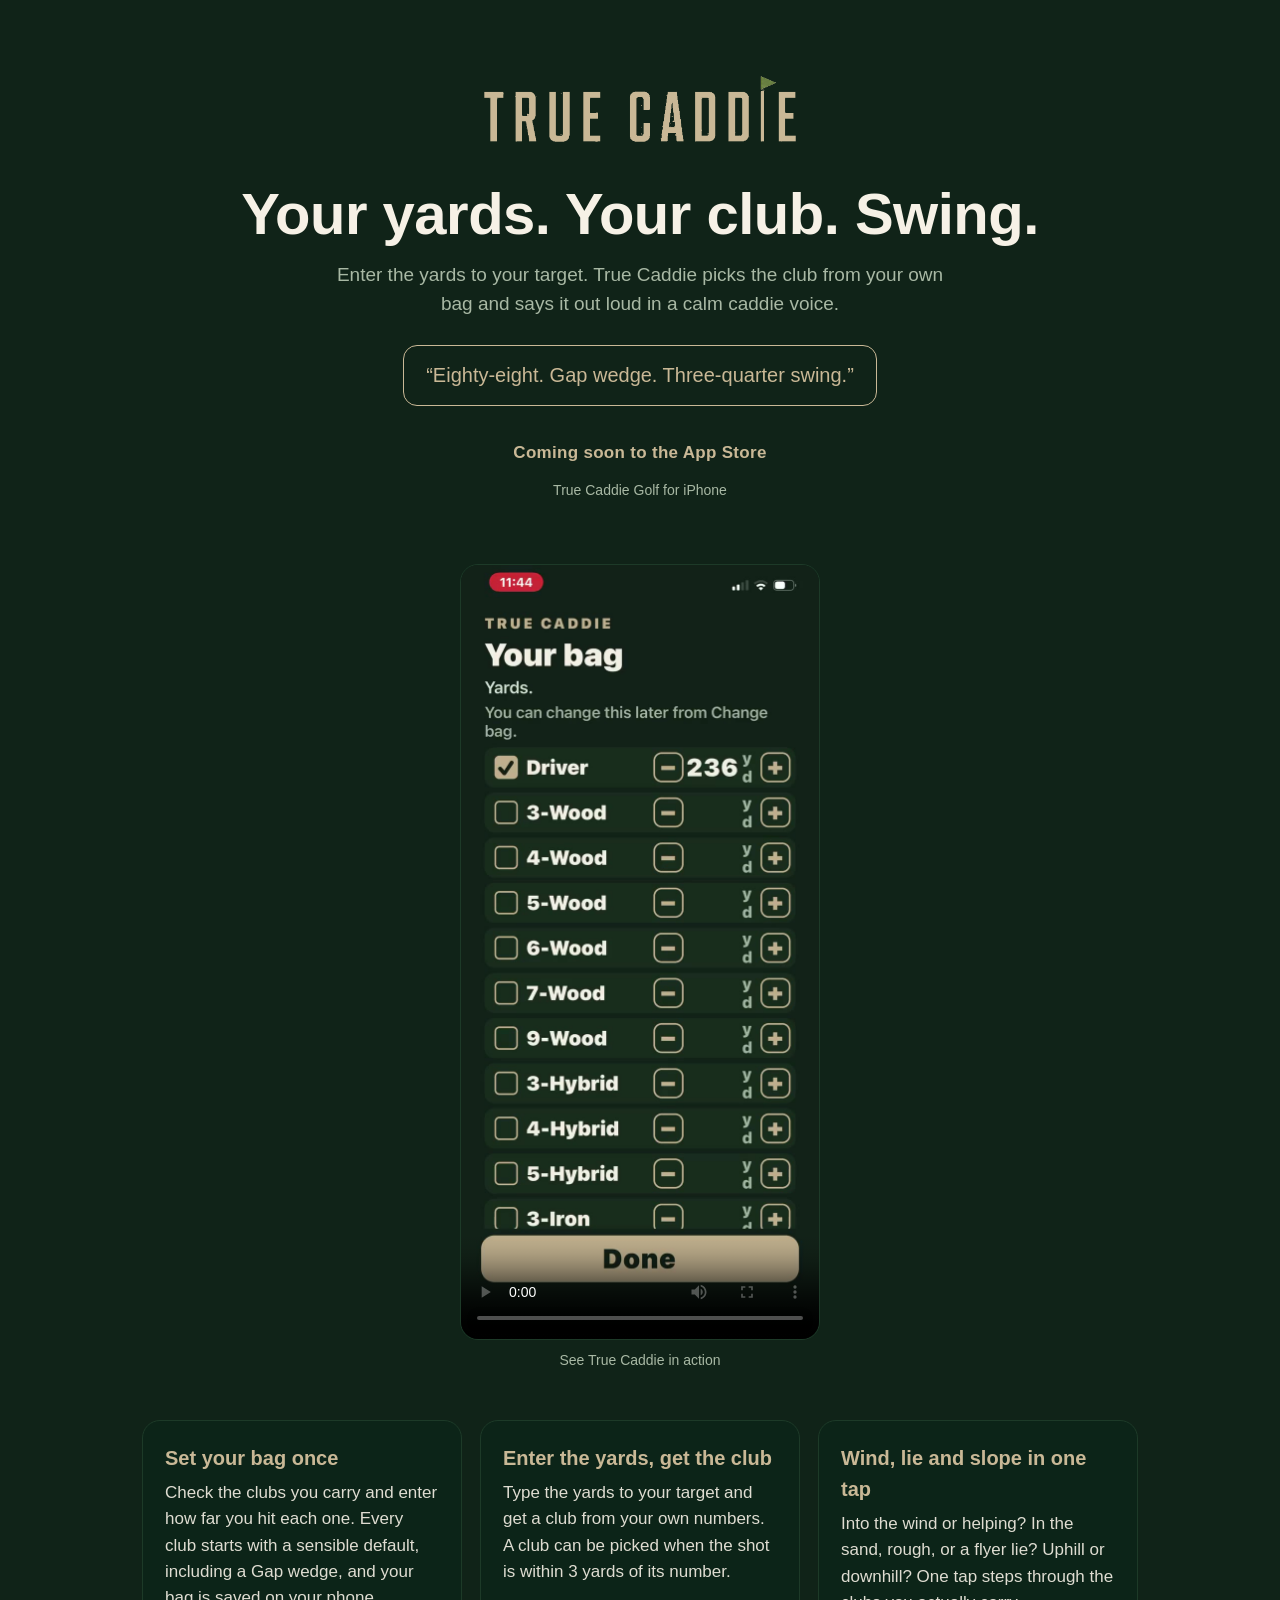
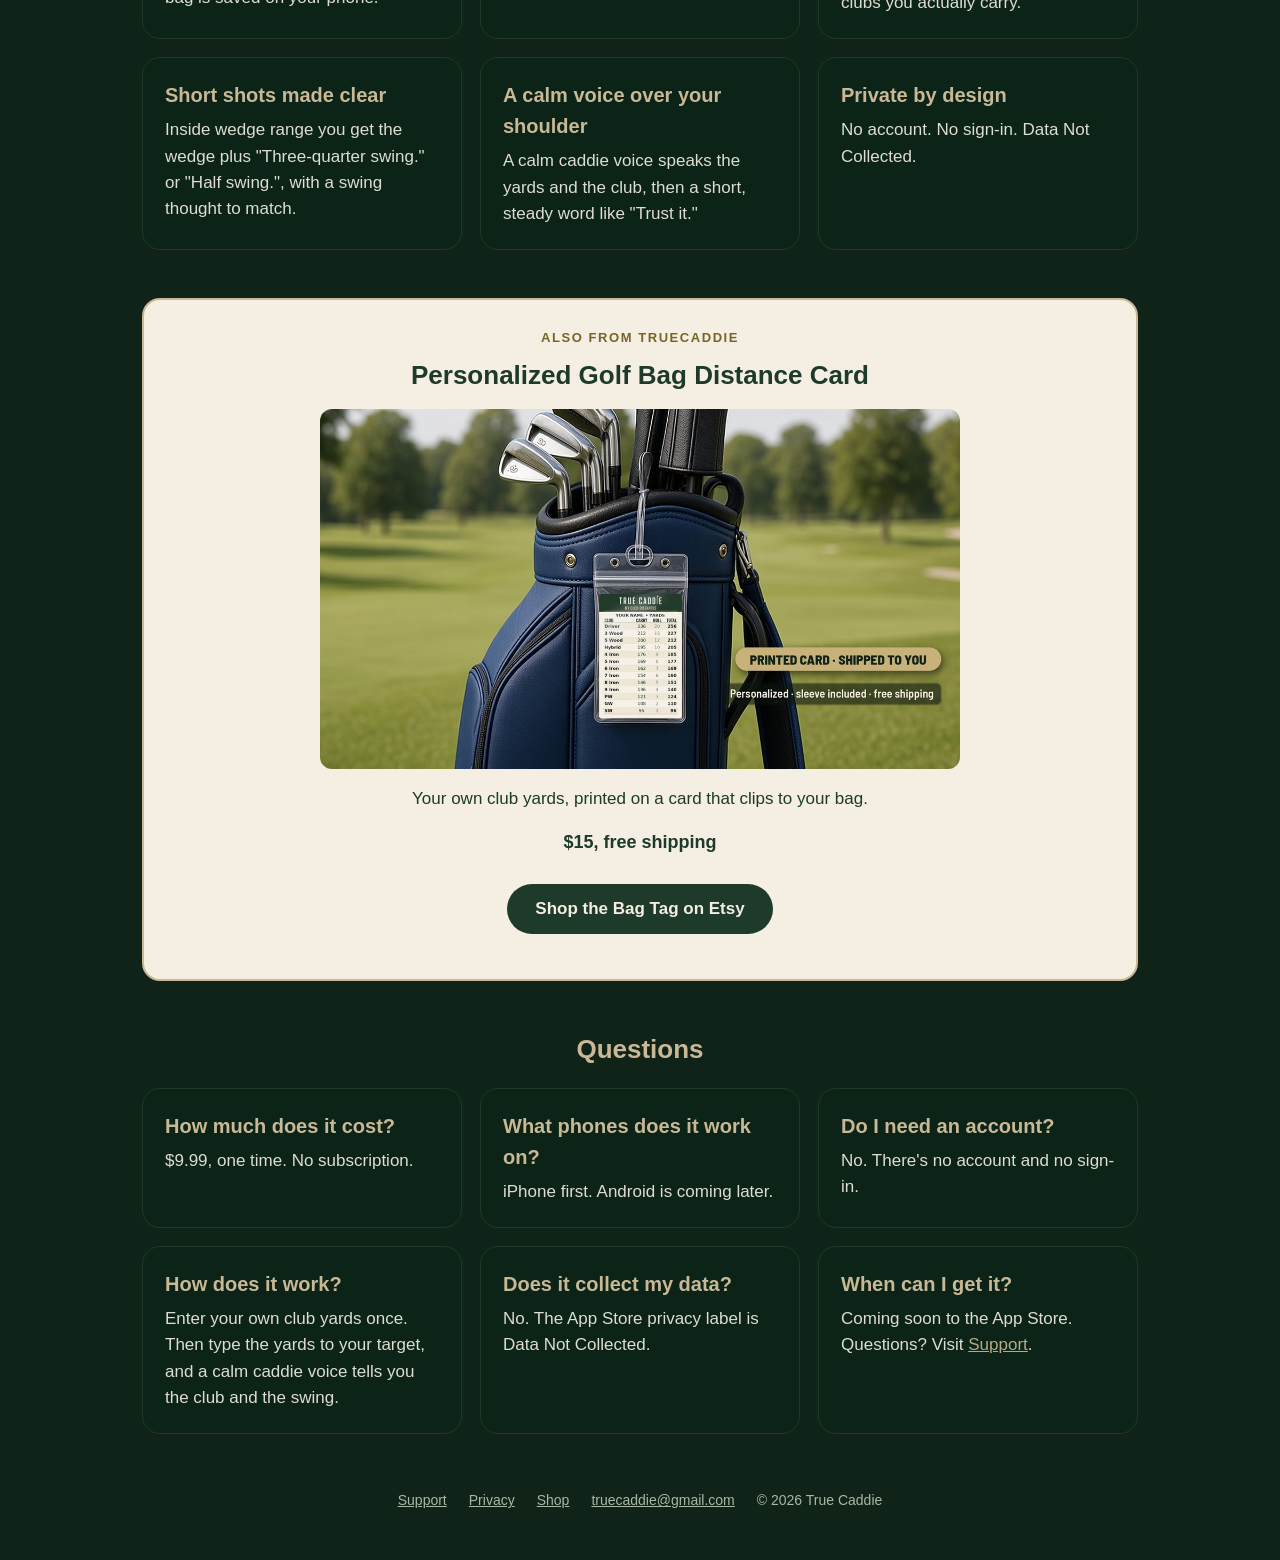
==== commit 677afd57: "Favicons from TRUE CADDIE shop icon; cache-bust ?v=2; remove unused icon" ====
--- a/index.html
+++ b/index.html
@@ -19,4 +19,4 @@
 .explainer{text-align:center;margin:0 0 48px}.explainer video{display:block;width:100%;max-width:360px;margin:0 auto;border-radius:18px;border:1px solid #1d3a28;background:var(--deep)}.explainer p{color:var(--sage);font-size:14px;margin:10px 0 0}
 .faq{margin-top:48px}.faq>h2{text-align:center;color:var(--gold);font-size:26px;margin:0 0 18px}.faq a{color:var(--gold)}
 .bagtag{margin-top:48px;padding:28px 22px;border:2px solid var(--gold);border-radius:18px;background:#f4efe2;color:#1d3a2a;text-align:center}.bagtag .eyebrow{text-transform:uppercase;letter-spacing:.12em;font-size:13px;font-weight:700;color:#7a6326;margin:0 0 6px}.bagtag h2{margin:0 0 14px;font-size:26px;color:#1d3a2a}.bagtag img{width:100%;max-width:640px;height:auto;border-radius:12px;display:block;margin:0 auto 16px}.bagtag .price{font-weight:700;font-size:18px;margin:6px 0}.bagtag .shop-btn{background:#1d3a2a;color:#f4efe2}
-.shop-btn{display:inline-block;margin-top:10px;padding:12px 28px;border-radius:999px;background:var(--gold);color:var(--deep);font-weight:700;text-decoration:none}</style><link rel="icon" href="/favicon.ico" sizes="any"><link rel="icon" type="image/png" sizes="32x32" href="/favicon-32.png"><link rel="apple-touch-icon" sizes="180x180" href="/apple-touch-icon.png"></head><body><main><section class="hero"><img class="logo" src="logo-flag-wordmark.png" alt="True Caddie"><h1>Your yards. Your club. Swing.</h1><p class="sub">Enter the yards to your target. True Caddie picks the club from your own bag and says it out loud in a calm caddie voice.</p><div class="sample">“Eighty-eight. Gap wedge. Three-quarter swing.”</div><p class="soon">Coming soon to the App Store</p><p class="tiny">True Caddie Golf for iPhone</p></section><section class="explainer"><video controls playsinline webkit-playsinline preload="metadata" poster="video/poster.jpg?v=2"><source src="video/true-caddie-explainer.mp4?v=2" type="video/mp4">Your browser does not support video.</video><p>See True Caddie in action</p></section><section class="grid"><div class="card"><h2>Set your bag once</h2><p>Check the clubs you carry and enter how far you hit each one. Every club starts with a sensible default, including a Gap wedge, and your bag is saved on your phone.</p></div><div class="card"><h2>Enter the yards, get the club</h2><p>Type the yards to your target and get a club from your own numbers. A club can be picked when the shot is within 3 yards of its number.</p></div><div class="card"><h2>Wind, lie and slope in one tap</h2><p>Into the wind or helping? In the sand, rough, or a flyer lie? Uphill or downhill? One tap steps through the clubs you actually carry.</p></div><div class="card"><h2>Short shots made clear</h2><p>Inside wedge range you get the wedge plus "Three-quarter swing." or "Half swing.", with a swing thought to match.</p></div><div class="card"><h2>A calm voice over your shoulder</h2><p>A calm caddie voice speaks the yards and the club, then a short, steady word like "Trust it."</p></div><div class="card"><h2>Private by design</h2><p>No account. No sign-in. Data Not Collected.</p></div></section><section class="bagtag" id="bag-tag"><p class="eyebrow">Also from TrueCaddie</p><h2>Personalized Golf Bag Distance Card</h2><img src="images/bag-tag.jpg" width="1200" height="675" loading="lazy" alt="TrueCaddie personalized distance card in a clear sleeve on a golf bag, listing carry, roll and total yards for each club"><p>Your own club yards, printed on a card that clips to your bag.</p><p class="price">$15, free shipping</p><p><a class="shop-btn" href="https://www.etsy.com/shop/TrueCaddie" target="_blank" rel="noopener">Shop the Bag Tag on Etsy</a></p></section><section class="faq" id="faq"><h2>Questions</h2><div class="grid"><div class="card"><h2>How much does it cost?</h2><p>$9.99, one time. No subscription.</p></div><div class="card"><h2>What phones does it work on?</h2><p>iPhone first. Android is coming later.</p></div><div class="card"><h2>Do I need an account?</h2><p>No. There's no account and no sign-in.</p></div><div class="card"><h2>How does it work?</h2><p>Enter your own club yards once. Then type the yards to your target, and a calm caddie voice tells you the club and the swing.</p></div><div class="card"><h2>Does it collect my data?</h2><p>No. The App Store privacy label is Data Not Collected.</p></div><div class="card"><h2>When can I get it?</h2><p>Coming soon to the App Store. Questions? Visit <a href="support.html">Support</a>.</p></div></div></section><footer><a href="support.html">Support</a><a href="privacy.html">Privacy</a><a href="https://www.etsy.com/shop/TrueCaddie" target="_blank" rel="noopener">Shop</a><a href="mailto:truecaddie@gmail.com">truecaddie@gmail.com</a><span>© 2026 True Caddie</span></footer></main></body></html>+.shop-btn{display:inline-block;margin-top:10px;padding:12px 28px;border-radius:999px;background:var(--gold);color:var(--deep);font-weight:700;text-decoration:none}</style><link rel="icon" href="/favicon.ico?v=2" sizes="any"><link rel="icon" type="image/png" sizes="32x32" href="/favicon-32.png?v=2"><link rel="apple-touch-icon" sizes="180x180" href="/apple-touch-icon.png?v=2"></head><body><main><section class="hero"><img class="logo" src="logo-flag-wordmark.png" alt="True Caddie"><h1>Your yards. Your club. Swing.</h1><p class="sub">Enter the yards to your target. True Caddie picks the club from your own bag and says it out loud in a calm caddie voice.</p><div class="sample">“Eighty-eight. Gap wedge. Three-quarter swing.”</div><p class="soon">Coming soon to the App Store</p><p class="tiny">True Caddie Golf for iPhone</p></section><section class="explainer"><video controls playsinline webkit-playsinline preload="metadata" poster="video/poster.jpg?v=2"><source src="video/true-caddie-explainer.mp4?v=2" type="video/mp4">Your browser does not support video.</video><p>See True Caddie in action</p></section><section class="grid"><div class="card"><h2>Set your bag once</h2><p>Check the clubs you carry and enter how far you hit each one. Every club starts with a sensible default, including a Gap wedge, and your bag is saved on your phone.</p></div><div class="card"><h2>Enter the yards, get the club</h2><p>Type the yards to your target and get a club from your own numbers. A club can be picked when the shot is within 3 yards of its number.</p></div><div class="card"><h2>Wind, lie and slope in one tap</h2><p>Into the wind or helping? In the sand, rough, or a flyer lie? Uphill or downhill? One tap steps through the clubs you actually carry.</p></div><div class="card"><h2>Short shots made clear</h2><p>Inside wedge range you get the wedge plus "Three-quarter swing." or "Half swing.", with a swing thought to match.</p></div><div class="card"><h2>A calm voice over your shoulder</h2><p>A calm caddie voice speaks the yards and the club, then a short, steady word like "Trust it."</p></div><div class="card"><h2>Private by design</h2><p>No account. No sign-in. Data Not Collected.</p></div></section><section class="bagtag" id="bag-tag"><p class="eyebrow">Also from TrueCaddie</p><h2>Personalized Golf Bag Distance Card</h2><img src="images/bag-tag.jpg" width="1200" height="675" loading="lazy" alt="TrueCaddie personalized distance card in a clear sleeve on a golf bag, listing carry, roll and total yards for each club"><p>Your own club yards, printed on a card that clips to your bag.</p><p class="price">$15, free shipping</p><p><a class="shop-btn" href="https://www.etsy.com/shop/TrueCaddie" target="_blank" rel="noopener">Shop the Bag Tag on Etsy</a></p></section><section class="faq" id="faq"><h2>Questions</h2><div class="grid"><div class="card"><h2>How much does it cost?</h2><p>$9.99, one time. No subscription.</p></div><div class="card"><h2>What phones does it work on?</h2><p>iPhone first. Android is coming later.</p></div><div class="card"><h2>Do I need an account?</h2><p>No. There's no account and no sign-in.</p></div><div class="card"><h2>How does it work?</h2><p>Enter your own club yards once. Then type the yards to your target, and a calm caddie voice tells you the club and the swing.</p></div><div class="card"><h2>Does it collect my data?</h2><p>No. The App Store privacy label is Data Not Collected.</p></div><div class="card"><h2>When can I get it?</h2><p>Coming soon to the App Store. Questions? Visit <a href="support.html">Support</a>.</p></div></div></section><footer><a href="support.html">Support</a><a href="privacy.html">Privacy</a><a href="https://www.etsy.com/shop/TrueCaddie" target="_blank" rel="noopener">Shop</a><a href="mailto:truecaddie@gmail.com">truecaddie@gmail.com</a><span>© 2026 True Caddie</span></footer></main></body></html>
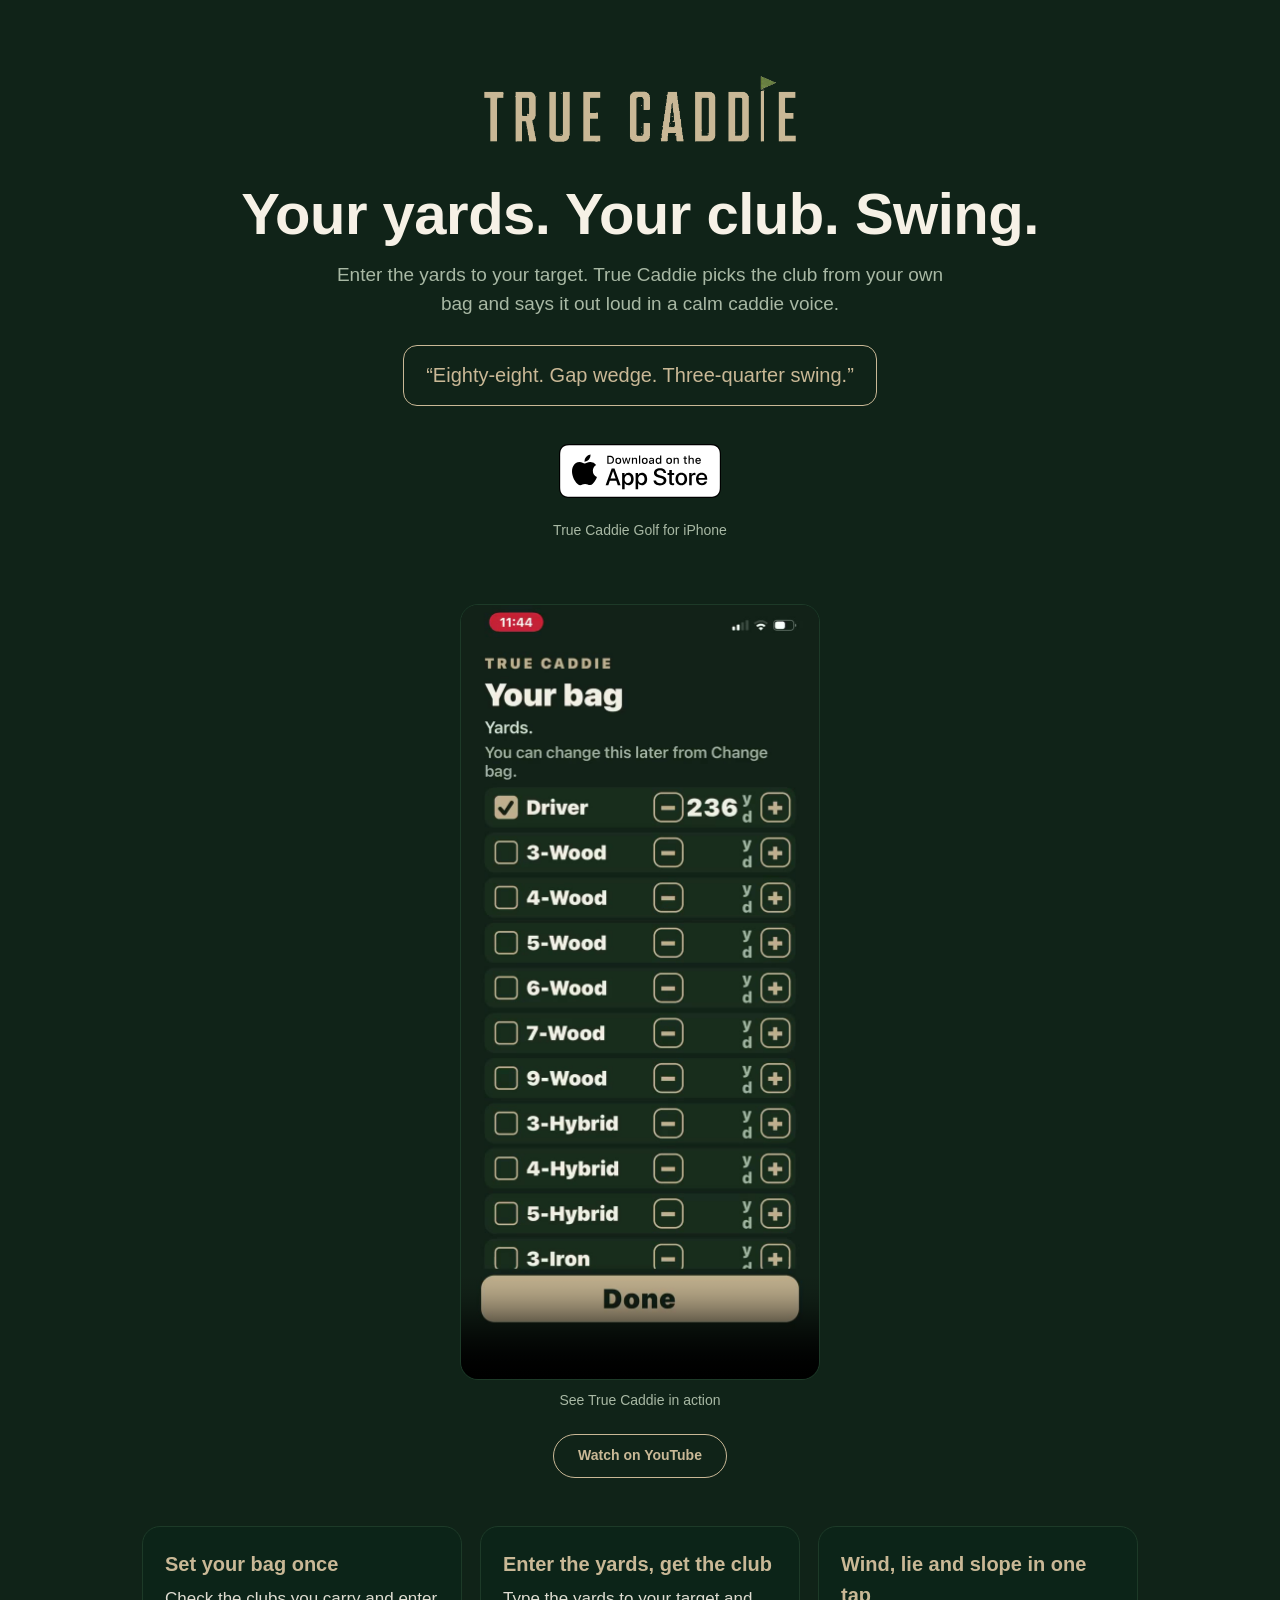
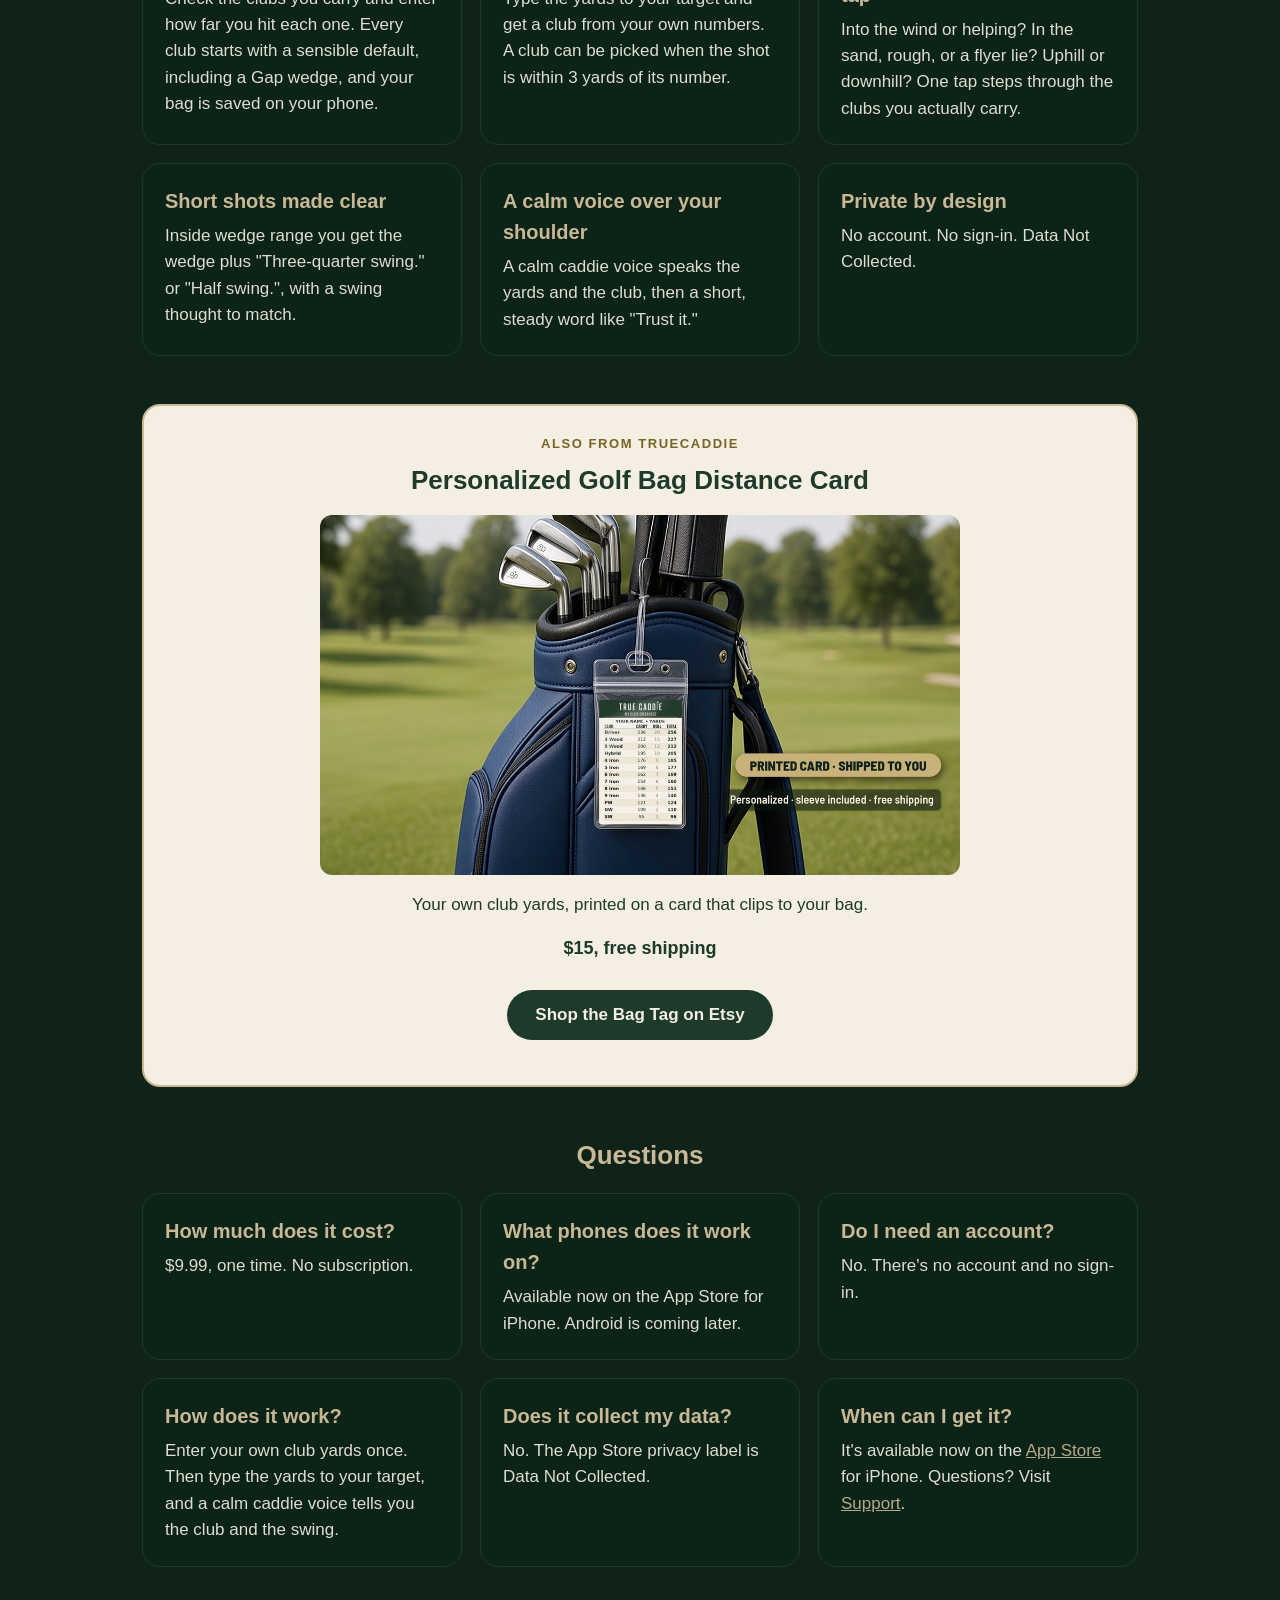
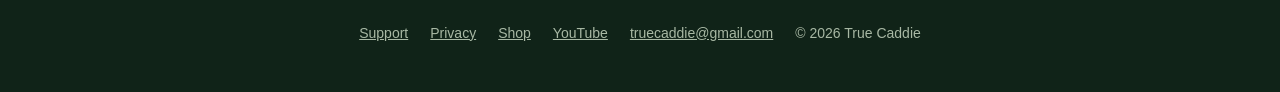
==== commit 14c1fa78: "Add App Store badge and YouTube links now that the app is live Replace the hero "Coming soon" line w" ====
--- a/index.html
+++ b/index.html
@@ -8,7 +8,7 @@
 .sub{max-width:620px;margin:0 auto 26px;color:var(--sage);font-size:19px}
 .sample{display:inline-block;border:1px solid var(--gold);color:var(--gold);border-radius:14px;padding:14px 22px;font-size:20px;margin-bottom:28px}
 .soon{color:var(--gold);font-weight:600;letter-spacing:.3px;margin:6px 0}
-.badge img{height:54px;width:auto}
+.badge{margin:10px 0 8px}.badge a{display:inline-block;line-height:0}.badge img{height:54px;width:auto}.yt-link{display:inline-block;margin-top:12px;padding:10px 24px;border-radius:999px;border:1px solid var(--gold);color:var(--gold);font-weight:700;text-decoration:none}
 .tiny{color:var(--sage);font-size:14px}
 .grid{display:grid;grid-template-columns:repeat(auto-fit,minmax(280px,1fr));gap:18px}
 .card{background:var(--deep);border:1px solid #1d3a28;border-radius:18px;padding:22px}
@@ -19,4 +19,4 @@
 .explainer{text-align:center;margin:0 0 48px}.explainer video{display:block;width:100%;max-width:360px;margin:0 auto;border-radius:18px;border:1px solid #1d3a28;background:var(--deep)}.explainer p{color:var(--sage);font-size:14px;margin:10px 0 0}
 .faq{margin-top:48px}.faq>h2{text-align:center;color:var(--gold);font-size:26px;margin:0 0 18px}.faq a{color:var(--gold)}
 .bagtag{margin-top:48px;padding:28px 22px;border:2px solid var(--gold);border-radius:18px;background:#f4efe2;color:#1d3a2a;text-align:center}.bagtag .eyebrow{text-transform:uppercase;letter-spacing:.12em;font-size:13px;font-weight:700;color:#7a6326;margin:0 0 6px}.bagtag h2{margin:0 0 14px;font-size:26px;color:#1d3a2a}.bagtag img{width:100%;max-width:640px;height:auto;border-radius:12px;display:block;margin:0 auto 16px}.bagtag .price{font-weight:700;font-size:18px;margin:6px 0}.bagtag .shop-btn{background:#1d3a2a;color:#f4efe2}
-.shop-btn{display:inline-block;margin-top:10px;padding:12px 28px;border-radius:999px;background:var(--gold);color:var(--deep);font-weight:700;text-decoration:none}</style><link rel="icon" href="/favicon.ico?v=2" sizes="any"><link rel="icon" type="image/png" sizes="32x32" href="/favicon-32.png?v=2"><link rel="apple-touch-icon" sizes="180x180" href="/apple-touch-icon.png?v=2"></head><body><main><section class="hero"><img class="logo" src="logo-flag-wordmark.png" alt="True Caddie"><h1>Your yards. Your club. Swing.</h1><p class="sub">Enter the yards to your target. True Caddie picks the club from your own bag and says it out loud in a calm caddie voice.</p><div class="sample">“Eighty-eight. Gap wedge. Three-quarter swing.”</div><p class="soon">Coming soon to the App Store</p><p class="tiny">True Caddie Golf for iPhone</p></section><section class="explainer"><video controls playsinline webkit-playsinline preload="metadata" poster="video/poster.jpg?v=2"><source src="video/true-caddie-explainer.mp4?v=2" type="video/mp4">Your browser does not support video.</video><p>See True Caddie in action</p></section><section class="grid"><div class="card"><h2>Set your bag once</h2><p>Check the clubs you carry and enter how far you hit each one. Every club starts with a sensible default, including a Gap wedge, and your bag is saved on your phone.</p></div><div class="card"><h2>Enter the yards, get the club</h2><p>Type the yards to your target and get a club from your own numbers. A club can be picked when the shot is within 3 yards of its number.</p></div><div class="card"><h2>Wind, lie and slope in one tap</h2><p>Into the wind or helping? In the sand, rough, or a flyer lie? Uphill or downhill? One tap steps through the clubs you actually carry.</p></div><div class="card"><h2>Short shots made clear</h2><p>Inside wedge range you get the wedge plus "Three-quarter swing." or "Half swing.", with a swing thought to match.</p></div><div class="card"><h2>A calm voice over your shoulder</h2><p>A calm caddie voice speaks the yards and the club, then a short, steady word like "Trust it."</p></div><div class="card"><h2>Private by design</h2><p>No account. No sign-in. Data Not Collected.</p></div></section><section class="bagtag" id="bag-tag"><p class="eyebrow">Also from TrueCaddie</p><h2>Personalized Golf Bag Distance Card</h2><img src="images/bag-tag.jpg" width="1200" height="675" loading="lazy" alt="TrueCaddie personalized distance card in a clear sleeve on a golf bag, listing carry, roll and total yards for each club"><p>Your own club yards, printed on a card that clips to your bag.</p><p class="price">$15, free shipping</p><p><a class="shop-btn" href="https://www.etsy.com/shop/TrueCaddie" target="_blank" rel="noopener">Shop the Bag Tag on Etsy</a></p></section><section class="faq" id="faq"><h2>Questions</h2><div class="grid"><div class="card"><h2>How much does it cost?</h2><p>$9.99, one time. No subscription.</p></div><div class="card"><h2>What phones does it work on?</h2><p>iPhone first. Android is coming later.</p></div><div class="card"><h2>Do I need an account?</h2><p>No. There's no account and no sign-in.</p></div><div class="card"><h2>How does it work?</h2><p>Enter your own club yards once. Then type the yards to your target, and a calm caddie voice tells you the club and the swing.</p></div><div class="card"><h2>Does it collect my data?</h2><p>No. The App Store privacy label is Data Not Collected.</p></div><div class="card"><h2>When can I get it?</h2><p>Coming soon to the App Store. Questions? Visit <a href="support.html">Support</a>.</p></div></div></section><footer><a href="support.html">Support</a><a href="privacy.html">Privacy</a><a href="https://www.etsy.com/shop/TrueCaddie" target="_blank" rel="noopener">Shop</a><a href="mailto:truecaddie@gmail.com">truecaddie@gmail.com</a><span>© 2026 True Caddie</span></footer></main></body></html>+.shop-btn{display:inline-block;margin-top:10px;padding:12px 28px;border-radius:999px;background:var(--gold);color:var(--deep);font-weight:700;text-decoration:none}</style><link rel="icon" href="/favicon.ico?v=2" sizes="any"><link rel="icon" type="image/png" sizes="32x32" href="/favicon-32.png?v=2"><link rel="apple-touch-icon" sizes="180x180" href="/apple-touch-icon.png?v=2"></head><body><main><section class="hero"><img class="logo" src="logo-flag-wordmark.png" alt="True Caddie"><h1>Your yards. Your club. Swing.</h1><p class="sub">Enter the yards to your target. True Caddie picks the club from your own bag and says it out loud in a calm caddie voice.</p><div class="sample">“Eighty-eight. Gap wedge. Three-quarter swing.”</div><p class="badge"><a href="https://apps.apple.com/us/app/true-caddie-golf/id6811954529"><img src="images/download-on-the-app-store.svg" alt="Download on the App Store" width="160" height="54"></a></p><p class="tiny">True Caddie Golf for iPhone</p></section><section class="explainer"><video controls playsinline webkit-playsinline preload="metadata" poster="video/poster.jpg?v=2"><source src="video/true-caddie-explainer.mp4?v=2" type="video/mp4">Your browser does not support video.</video><p>See True Caddie in action</p><p><a class="yt-link" href="https://www.youtube.com/@TrueCaddieApp" target="_blank" rel="noopener">Watch on YouTube</a></p></section><section class="grid"><div class="card"><h2>Set your bag once</h2><p>Check the clubs you carry and enter how far you hit each one. Every club starts with a sensible default, including a Gap wedge, and your bag is saved on your phone.</p></div><div class="card"><h2>Enter the yards, get the club</h2><p>Type the yards to your target and get a club from your own numbers. A club can be picked when the shot is within 3 yards of its number.</p></div><div class="card"><h2>Wind, lie and slope in one tap</h2><p>Into the wind or helping? In the sand, rough, or a flyer lie? Uphill or downhill? One tap steps through the clubs you actually carry.</p></div><div class="card"><h2>Short shots made clear</h2><p>Inside wedge range you get the wedge plus "Three-quarter swing." or "Half swing.", with a swing thought to match.</p></div><div class="card"><h2>A calm voice over your shoulder</h2><p>A calm caddie voice speaks the yards and the club, then a short, steady word like "Trust it."</p></div><div class="card"><h2>Private by design</h2><p>No account. No sign-in. Data Not Collected.</p></div></section><section class="bagtag" id="bag-tag"><p class="eyebrow">Also from TrueCaddie</p><h2>Personalized Golf Bag Distance Card</h2><img src="images/bag-tag.jpg" width="1200" height="675" loading="lazy" alt="TrueCaddie personalized distance card in a clear sleeve on a golf bag, listing carry, roll and total yards for each club"><p>Your own club yards, printed on a card that clips to your bag.</p><p class="price">$15, free shipping</p><p><a class="shop-btn" href="https://www.etsy.com/shop/TrueCaddie" target="_blank" rel="noopener">Shop the Bag Tag on Etsy</a></p></section><section class="faq" id="faq"><h2>Questions</h2><div class="grid"><div class="card"><h2>How much does it cost?</h2><p>$9.99, one time. No subscription.</p></div><div class="card"><h2>What phones does it work on?</h2><p>Available now on the App Store for iPhone. Android is coming later.</p></div><div class="card"><h2>Do I need an account?</h2><p>No. There's no account and no sign-in.</p></div><div class="card"><h2>How does it work?</h2><p>Enter your own club yards once. Then type the yards to your target, and a calm caddie voice tells you the club and the swing.</p></div><div class="card"><h2>Does it collect my data?</h2><p>No. The App Store privacy label is Data Not Collected.</p></div><div class="card"><h2>When can I get it?</h2><p>It's available now on the <a href="https://apps.apple.com/us/app/true-caddie-golf/id6811954529">App Store</a> for iPhone. Questions? Visit <a href="support.html">Support</a>.</p></div></div></section><footer><a href="support.html">Support</a><a href="privacy.html">Privacy</a><a href="https://www.etsy.com/shop/TrueCaddie" target="_blank" rel="noopener">Shop</a><a href="https://www.youtube.com/@TrueCaddieApp" target="_blank" rel="noopener">YouTube</a><a href="mailto:truecaddie@gmail.com">truecaddie@gmail.com</a><span>© 2026 True Caddie</span></footer></main></body></html>
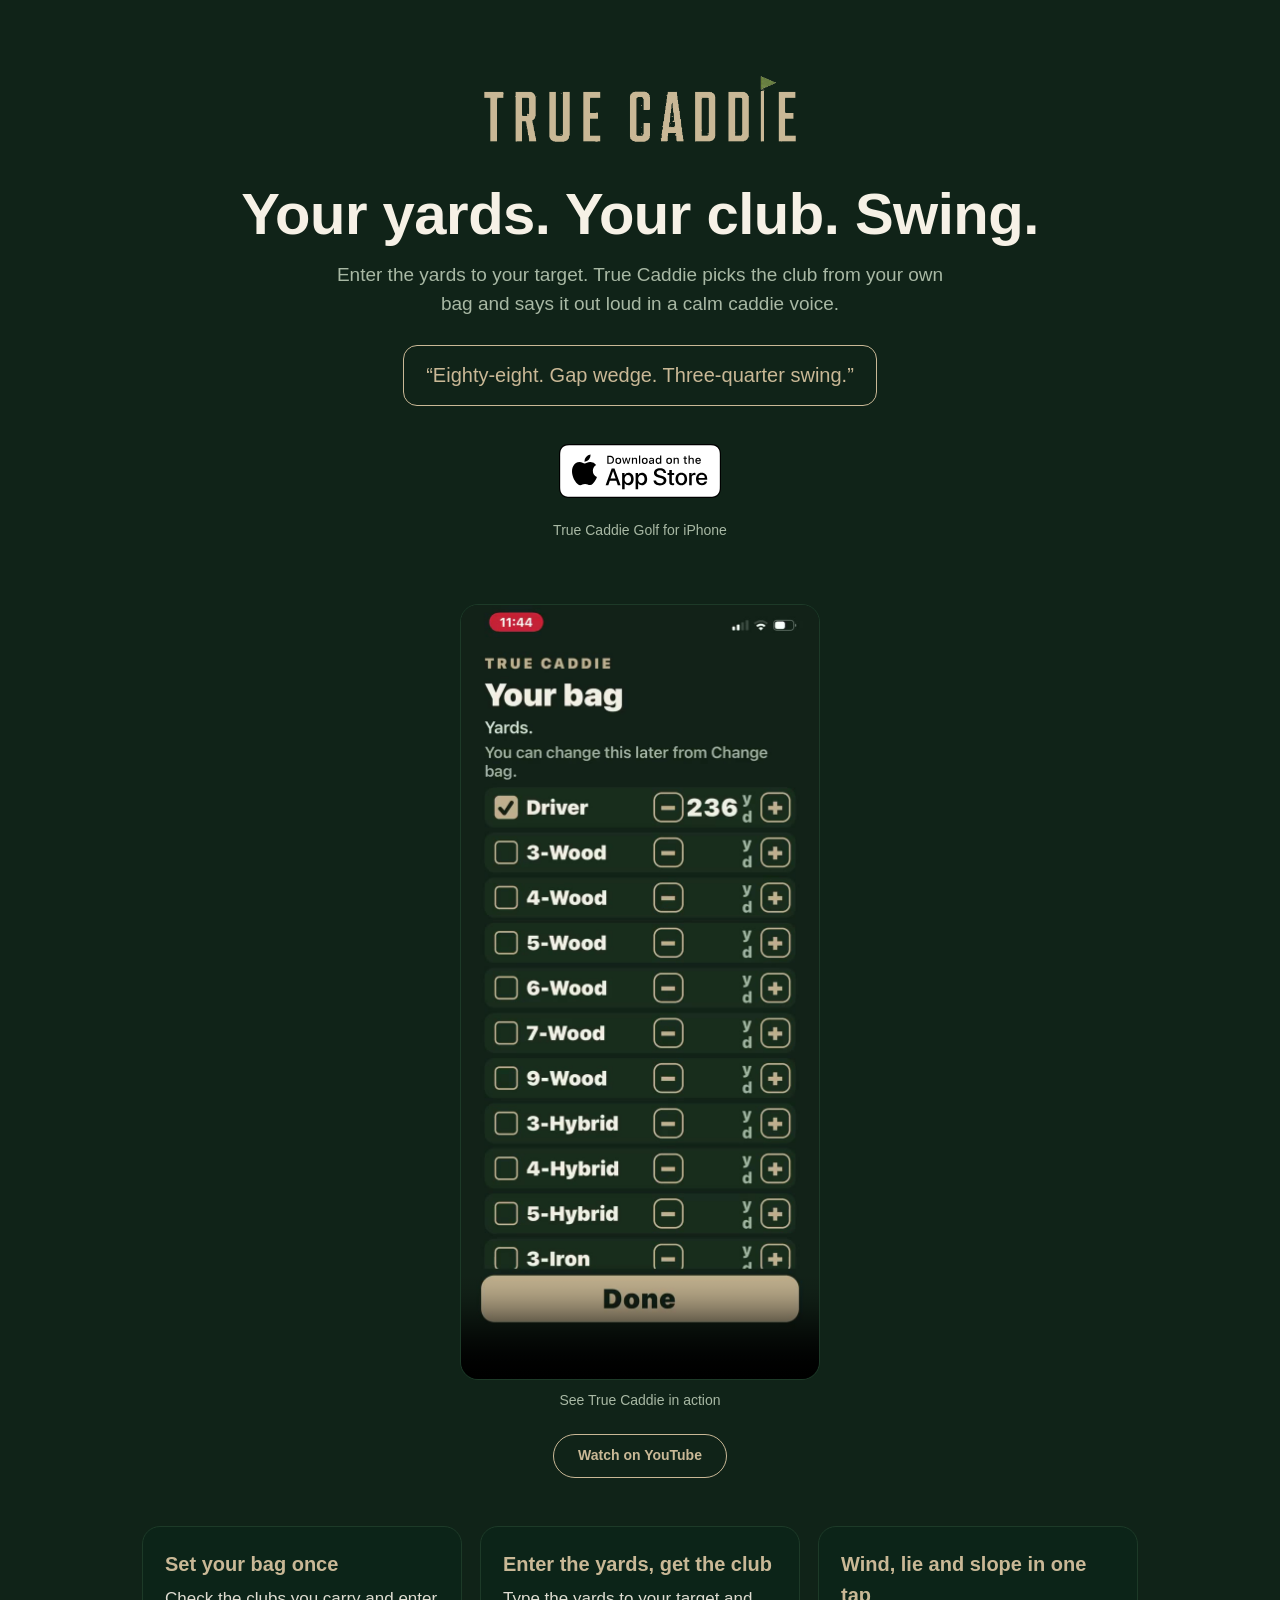
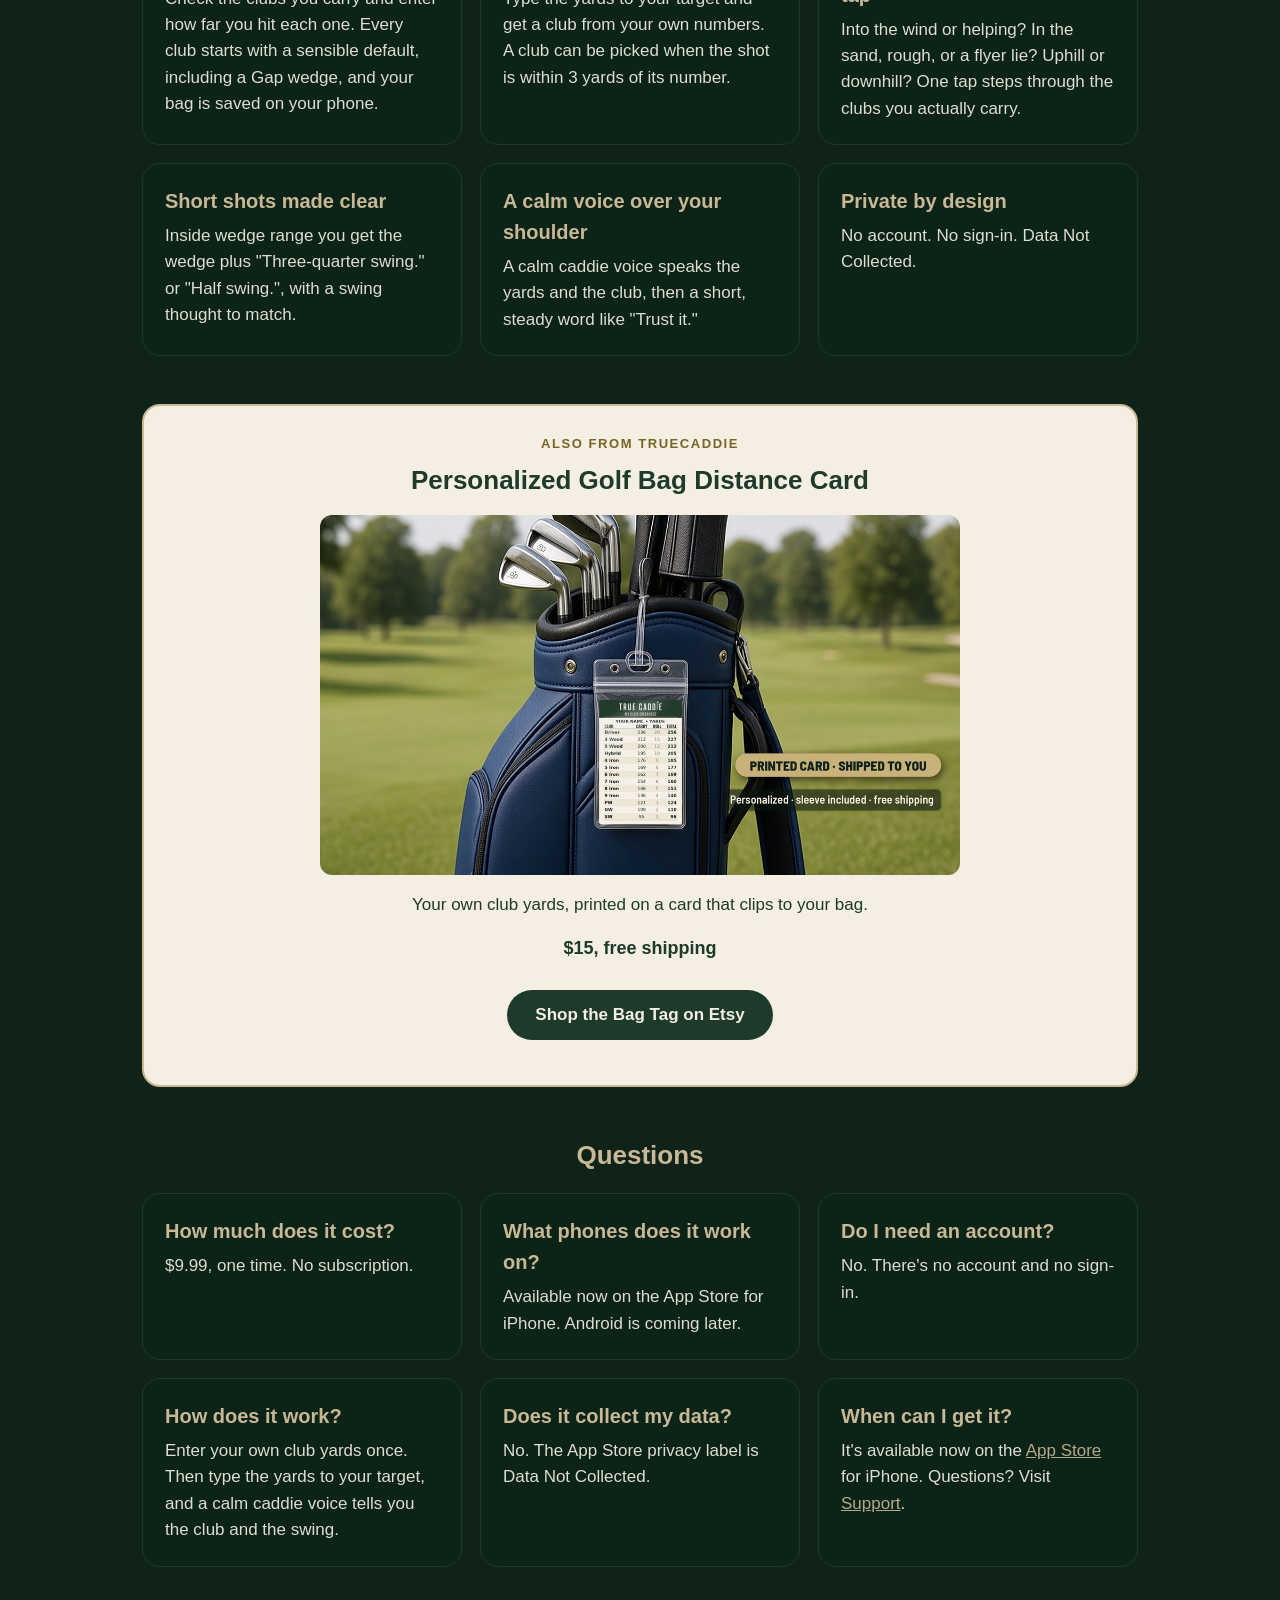
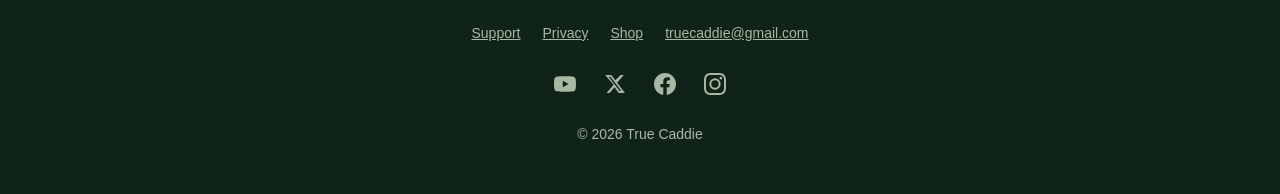
==== commit ed1b42ac: "Add footer social icons for YouTube, X, Facebook, and Instagram Replace the footer YouTube text link" ====
--- a/index.html
+++ b/index.html
@@ -14,9 +14,14 @@
 .card{background:var(--deep);border:1px solid #1d3a28;border-radius:18px;padding:22px}
 .card h2{margin:0 0 6px;font-size:20px;color:var(--gold)}
 .card p{margin:0;color:var(--cream);opacity:.9}
-footer{display:flex;gap:22px;justify-content:center;margin-top:56px;color:var(--sage);font-size:14px}
+footer{display:flex;flex-direction:column;align-items:center;gap:18px;margin-top:56px;color:var(--sage);font-size:14px}
 footer a{color:var(--sage)}
+.footer-links{display:flex;flex-wrap:wrap;gap:16px 22px;justify-content:center;align-items:center}
+.social{display:flex;flex-wrap:wrap;gap:6px;justify-content:center}
+.social a{display:inline-flex;align-items:center;justify-content:center;width:44px;height:44px;color:var(--sage);border-radius:50%;text-decoration:none}
+.social a:hover,.social a:focus-visible{color:var(--gold)}
+.social svg{width:22px;height:22px;fill:currentColor;display:block}
 .explainer{text-align:center;margin:0 0 48px}.explainer video{display:block;width:100%;max-width:360px;margin:0 auto;border-radius:18px;border:1px solid #1d3a28;background:var(--deep)}.explainer p{color:var(--sage);font-size:14px;margin:10px 0 0}
 .faq{margin-top:48px}.faq>h2{text-align:center;color:var(--gold);font-size:26px;margin:0 0 18px}.faq a{color:var(--gold)}
 .bagtag{margin-top:48px;padding:28px 22px;border:2px solid var(--gold);border-radius:18px;background:#f4efe2;color:#1d3a2a;text-align:center}.bagtag .eyebrow{text-transform:uppercase;letter-spacing:.12em;font-size:13px;font-weight:700;color:#7a6326;margin:0 0 6px}.bagtag h2{margin:0 0 14px;font-size:26px;color:#1d3a2a}.bagtag img{width:100%;max-width:640px;height:auto;border-radius:12px;display:block;margin:0 auto 16px}.bagtag .price{font-weight:700;font-size:18px;margin:6px 0}.bagtag .shop-btn{background:#1d3a2a;color:#f4efe2}
-.shop-btn{display:inline-block;margin-top:10px;padding:12px 28px;border-radius:999px;background:var(--gold);color:var(--deep);font-weight:700;text-decoration:none}</style><link rel="icon" href="/favicon.ico?v=2" sizes="any"><link rel="icon" type="image/png" sizes="32x32" href="/favicon-32.png?v=2"><link rel="apple-touch-icon" sizes="180x180" href="/apple-touch-icon.png?v=2"></head><body><main><section class="hero"><img class="logo" src="logo-flag-wordmark.png" alt="True Caddie"><h1>Your yards. Your club. Swing.</h1><p class="sub">Enter the yards to your target. True Caddie picks the club from your own bag and says it out loud in a calm caddie voice.</p><div class="sample">“Eighty-eight. Gap wedge. Three-quarter swing.”</div><p class="badge"><a href="https://apps.apple.com/us/app/true-caddie-golf/id6811954529"><img src="images/download-on-the-app-store.svg" alt="Download on the App Store" width="160" height="54"></a></p><p class="tiny">True Caddie Golf for iPhone</p></section><section class="explainer"><video controls playsinline webkit-playsinline preload="metadata" poster="video/poster.jpg?v=2"><source src="video/true-caddie-explainer.mp4?v=2" type="video/mp4">Your browser does not support video.</video><p>See True Caddie in action</p><p><a class="yt-link" href="https://www.youtube.com/@TrueCaddieApp" target="_blank" rel="noopener">Watch on YouTube</a></p></section><section class="grid"><div class="card"><h2>Set your bag once</h2><p>Check the clubs you carry and enter how far you hit each one. Every club starts with a sensible default, including a Gap wedge, and your bag is saved on your phone.</p></div><div class="card"><h2>Enter the yards, get the club</h2><p>Type the yards to your target and get a club from your own numbers. A club can be picked when the shot is within 3 yards of its number.</p></div><div class="card"><h2>Wind, lie and slope in one tap</h2><p>Into the wind or helping? In the sand, rough, or a flyer lie? Uphill or downhill? One tap steps through the clubs you actually carry.</p></div><div class="card"><h2>Short shots made clear</h2><p>Inside wedge range you get the wedge plus "Three-quarter swing." or "Half swing.", with a swing thought to match.</p></div><div class="card"><h2>A calm voice over your shoulder</h2><p>A calm caddie voice speaks the yards and the club, then a short, steady word like "Trust it."</p></div><div class="card"><h2>Private by design</h2><p>No account. No sign-in. Data Not Collected.</p></div></section><section class="bagtag" id="bag-tag"><p class="eyebrow">Also from TrueCaddie</p><h2>Personalized Golf Bag Distance Card</h2><img src="images/bag-tag.jpg" width="1200" height="675" loading="lazy" alt="TrueCaddie personalized distance card in a clear sleeve on a golf bag, listing carry, roll and total yards for each club"><p>Your own club yards, printed on a card that clips to your bag.</p><p class="price">$15, free shipping</p><p><a class="shop-btn" href="https://www.etsy.com/shop/TrueCaddie" target="_blank" rel="noopener">Shop the Bag Tag on Etsy</a></p></section><section class="faq" id="faq"><h2>Questions</h2><div class="grid"><div class="card"><h2>How much does it cost?</h2><p>$9.99, one time. No subscription.</p></div><div class="card"><h2>What phones does it work on?</h2><p>Available now on the App Store for iPhone. Android is coming later.</p></div><div class="card"><h2>Do I need an account?</h2><p>No. There's no account and no sign-in.</p></div><div class="card"><h2>How does it work?</h2><p>Enter your own club yards once. Then type the yards to your target, and a calm caddie voice tells you the club and the swing.</p></div><div class="card"><h2>Does it collect my data?</h2><p>No. The App Store privacy label is Data Not Collected.</p></div><div class="card"><h2>When can I get it?</h2><p>It's available now on the <a href="https://apps.apple.com/us/app/true-caddie-golf/id6811954529">App Store</a> for iPhone. Questions? Visit <a href="support.html">Support</a>.</p></div></div></section><footer><a href="support.html">Support</a><a href="privacy.html">Privacy</a><a href="https://www.etsy.com/shop/TrueCaddie" target="_blank" rel="noopener">Shop</a><a href="https://www.youtube.com/@TrueCaddieApp" target="_blank" rel="noopener">YouTube</a><a href="mailto:truecaddie@gmail.com">truecaddie@gmail.com</a><span>© 2026 True Caddie</span></footer></main></body></html>+.shop-btn{display:inline-block;margin-top:10px;padding:12px 28px;border-radius:999px;background:var(--gold);color:var(--deep);font-weight:700;text-decoration:none}</style><link rel="icon" href="/favicon.ico?v=2" sizes="any"><link rel="icon" type="image/png" sizes="32x32" href="/favicon-32.png?v=2"><link rel="apple-touch-icon" sizes="180x180" href="/apple-touch-icon.png?v=2"></head><body><main><section class="hero"><img class="logo" src="logo-flag-wordmark.png" alt="True Caddie"><h1>Your yards. Your club. Swing.</h1><p class="sub">Enter the yards to your target. True Caddie picks the club from your own bag and says it out loud in a calm caddie voice.</p><div class="sample">“Eighty-eight. Gap wedge. Three-quarter swing.”</div><p class="badge"><a href="https://apps.apple.com/us/app/true-caddie-golf/id6811954529"><img src="images/download-on-the-app-store.svg" alt="Download on the App Store" width="160" height="54"></a></p><p class="tiny">True Caddie Golf for iPhone</p></section><section class="explainer"><video controls playsinline webkit-playsinline preload="metadata" poster="video/poster.jpg?v=2"><source src="video/true-caddie-explainer.mp4?v=2" type="video/mp4">Your browser does not support video.</video><p>See True Caddie in action</p><p><a class="yt-link" href="https://www.youtube.com/@TrueCaddieApp" target="_blank" rel="noopener">Watch on YouTube</a></p></section><section class="grid"><div class="card"><h2>Set your bag once</h2><p>Check the clubs you carry and enter how far you hit each one. Every club starts with a sensible default, including a Gap wedge, and your bag is saved on your phone.</p></div><div class="card"><h2>Enter the yards, get the club</h2><p>Type the yards to your target and get a club from your own numbers. A club can be picked when the shot is within 3 yards of its number.</p></div><div class="card"><h2>Wind, lie and slope in one tap</h2><p>Into the wind or helping? In the sand, rough, or a flyer lie? Uphill or downhill? One tap steps through the clubs you actually carry.</p></div><div class="card"><h2>Short shots made clear</h2><p>Inside wedge range you get the wedge plus "Three-quarter swing." or "Half swing.", with a swing thought to match.</p></div><div class="card"><h2>A calm voice over your shoulder</h2><p>A calm caddie voice speaks the yards and the club, then a short, steady word like "Trust it."</p></div><div class="card"><h2>Private by design</h2><p>No account. No sign-in. Data Not Collected.</p></div></section><section class="bagtag" id="bag-tag"><p class="eyebrow">Also from TrueCaddie</p><h2>Personalized Golf Bag Distance Card</h2><img src="images/bag-tag.jpg" width="1200" height="675" loading="lazy" alt="TrueCaddie personalized distance card in a clear sleeve on a golf bag, listing carry, roll and total yards for each club"><p>Your own club yards, printed on a card that clips to your bag.</p><p class="price">$15, free shipping</p><p><a class="shop-btn" href="https://www.etsy.com/shop/TrueCaddie" target="_blank" rel="noopener">Shop the Bag Tag on Etsy</a></p></section><section class="faq" id="faq"><h2>Questions</h2><div class="grid"><div class="card"><h2>How much does it cost?</h2><p>$9.99, one time. No subscription.</p></div><div class="card"><h2>What phones does it work on?</h2><p>Available now on the App Store for iPhone. Android is coming later.</p></div><div class="card"><h2>Do I need an account?</h2><p>No. There's no account and no sign-in.</p></div><div class="card"><h2>How does it work?</h2><p>Enter your own club yards once. Then type the yards to your target, and a calm caddie voice tells you the club and the swing.</p></div><div class="card"><h2>Does it collect my data?</h2><p>No. The App Store privacy label is Data Not Collected.</p></div><div class="card"><h2>When can I get it?</h2><p>It's available now on the <a href="https://apps.apple.com/us/app/true-caddie-golf/id6811954529">App Store</a> for iPhone. Questions? Visit <a href="support.html">Support</a>.</p></div></div></section><footer><nav class="footer-links" aria-label="Site"><a href="support.html">Support</a><a href="privacy.html">Privacy</a><a href="https://www.etsy.com/shop/TrueCaddie" target="_blank" rel="noopener">Shop</a><a href="mailto:truecaddie@gmail.com">truecaddie@gmail.com</a></nav><nav class="social" aria-label="True Caddie on social media"><a href="https://www.youtube.com/@TrueCaddieApp" target="_blank" rel="noopener" aria-label="True Caddie on YouTube"><svg viewBox="0 0 24 24" aria-hidden="true"><path d="M23.498 6.186a3.016 3.016 0 0 0-2.122-2.136C19.505 3.545 12 3.545 12 3.545s-7.505 0-9.377.505A3.017 3.017 0 0 0 .502 6.186C0 8.07 0 12 0 12s0 3.93.502 5.814a3.016 3.016 0 0 0 2.122 2.136c1.871.505 9.376.505 9.376.505s7.505 0 9.377-.505a3.015 3.015 0 0 0 2.122-2.136C24 15.93 24 12 24 12s0-3.93-.502-5.814zM9.545 15.568V8.432L15.818 12l-6.273 3.568z"/></svg></a><a href="https://x.com/TrueCaddieApp" target="_blank" rel="noopener" aria-label="True Caddie on X"><svg viewBox="0 0 24 24" aria-hidden="true"><path d="M18.244 2.25h3.308l-7.227 8.26 8.502 11.24H16.17l-4.714-6.231-5.401 6.231H2.744l7.725-8.835L1.254 2.25H8.08l4.253 5.622L18.244 2.25zm-1.161 17.52h1.833L7.084 4.126H5.117L17.083 19.77z"/></svg></a><a href="https://www.facebook.com/profile.php?id=61596541800644" target="_blank" rel="noopener" aria-label="True Caddie on Facebook"><svg viewBox="0 0 24 24" aria-hidden="true"><path d="M24 12.073C24 5.405 18.627 0 12 0S0 5.405 0 12.073C0 18.1 4.388 23.094 10.125 24v-8.437H7.078v-3.49h3.047v-2.66c0-3.025 1.792-4.697 4.533-4.697 1.312 0 2.686.236 2.686.236v2.97h-1.514c-1.491 0-1.956.93-1.956 1.886v2.265h3.328l-.532 3.49h-2.796V24C19.612 23.094 24 18.1 24 12.073z"/></svg></a><a href="https://www.instagram.com/truecaddiegolf" target="_blank" rel="noopener" aria-label="True Caddie on Instagram"><svg viewBox="0 0 24 24" aria-hidden="true"><path d="M12 2.163c3.204 0 3.584.012 4.85.07 3.252.148 4.771 1.691 4.919 4.919.058 1.265.069 1.645.069 4.849 0 3.205-.012 3.584-.069 4.849-.149 3.225-1.664 4.771-4.919 4.919-1.266.058-1.644.07-4.85.07-3.204 0-3.584-.012-4.849-.07-3.26-.149-4.771-1.699-4.919-4.92-.058-1.265-.07-1.644-.07-4.849 0-3.204.013-3.583.07-4.849.149-3.227 1.664-4.771 4.919-4.919 1.266-.057 1.645-.069 4.849-.069zM12 0C8.741 0 8.333.014 7.053.072 2.695.272.273 2.69.073 7.052.014 8.333 0 8.741 0 12c0 3.259.014 3.668.072 4.948.2 4.358 2.618 6.78 6.98 6.98C8.333 23.986 8.741 24 12 24c3.259 0 3.668-.014 4.948-.072 4.354-.2 6.782-2.618 6.979-6.98.059-1.28.073-1.689.073-4.948 0-3.259-.014-3.667-.072-4.947-.196-4.354-2.617-6.78-6.979-6.98C15.668.014 15.259 0 12 0zm0 5.838a6.162 6.162 0 100 12.324 6.162 6.162 0 000-12.324zM12 16a4 4 0 110-8 4 4 0 010 8zm6.406-11.845a1.44 1.44 0 100 2.881 1.44 1.44 0 000-2.881z"/></svg></a></nav><span>© 2026 True Caddie</span></footer></main></body></html>
